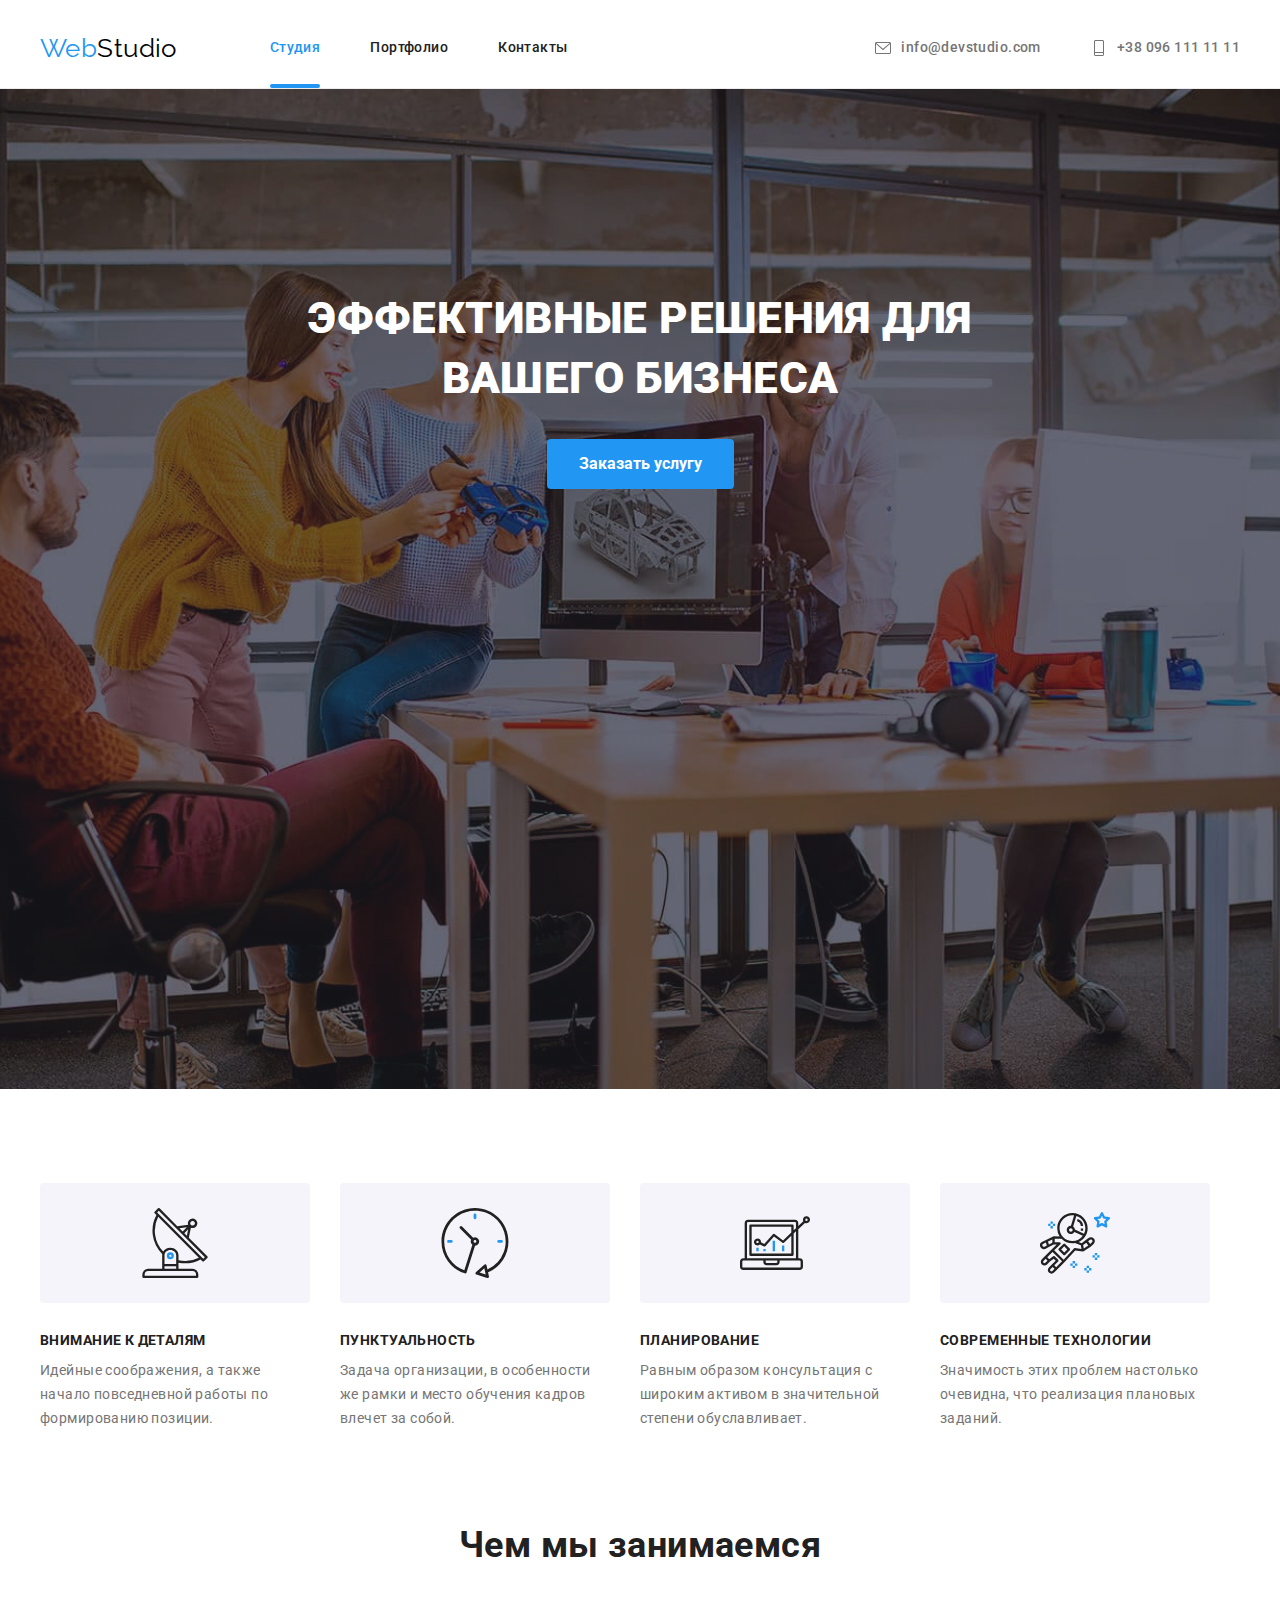
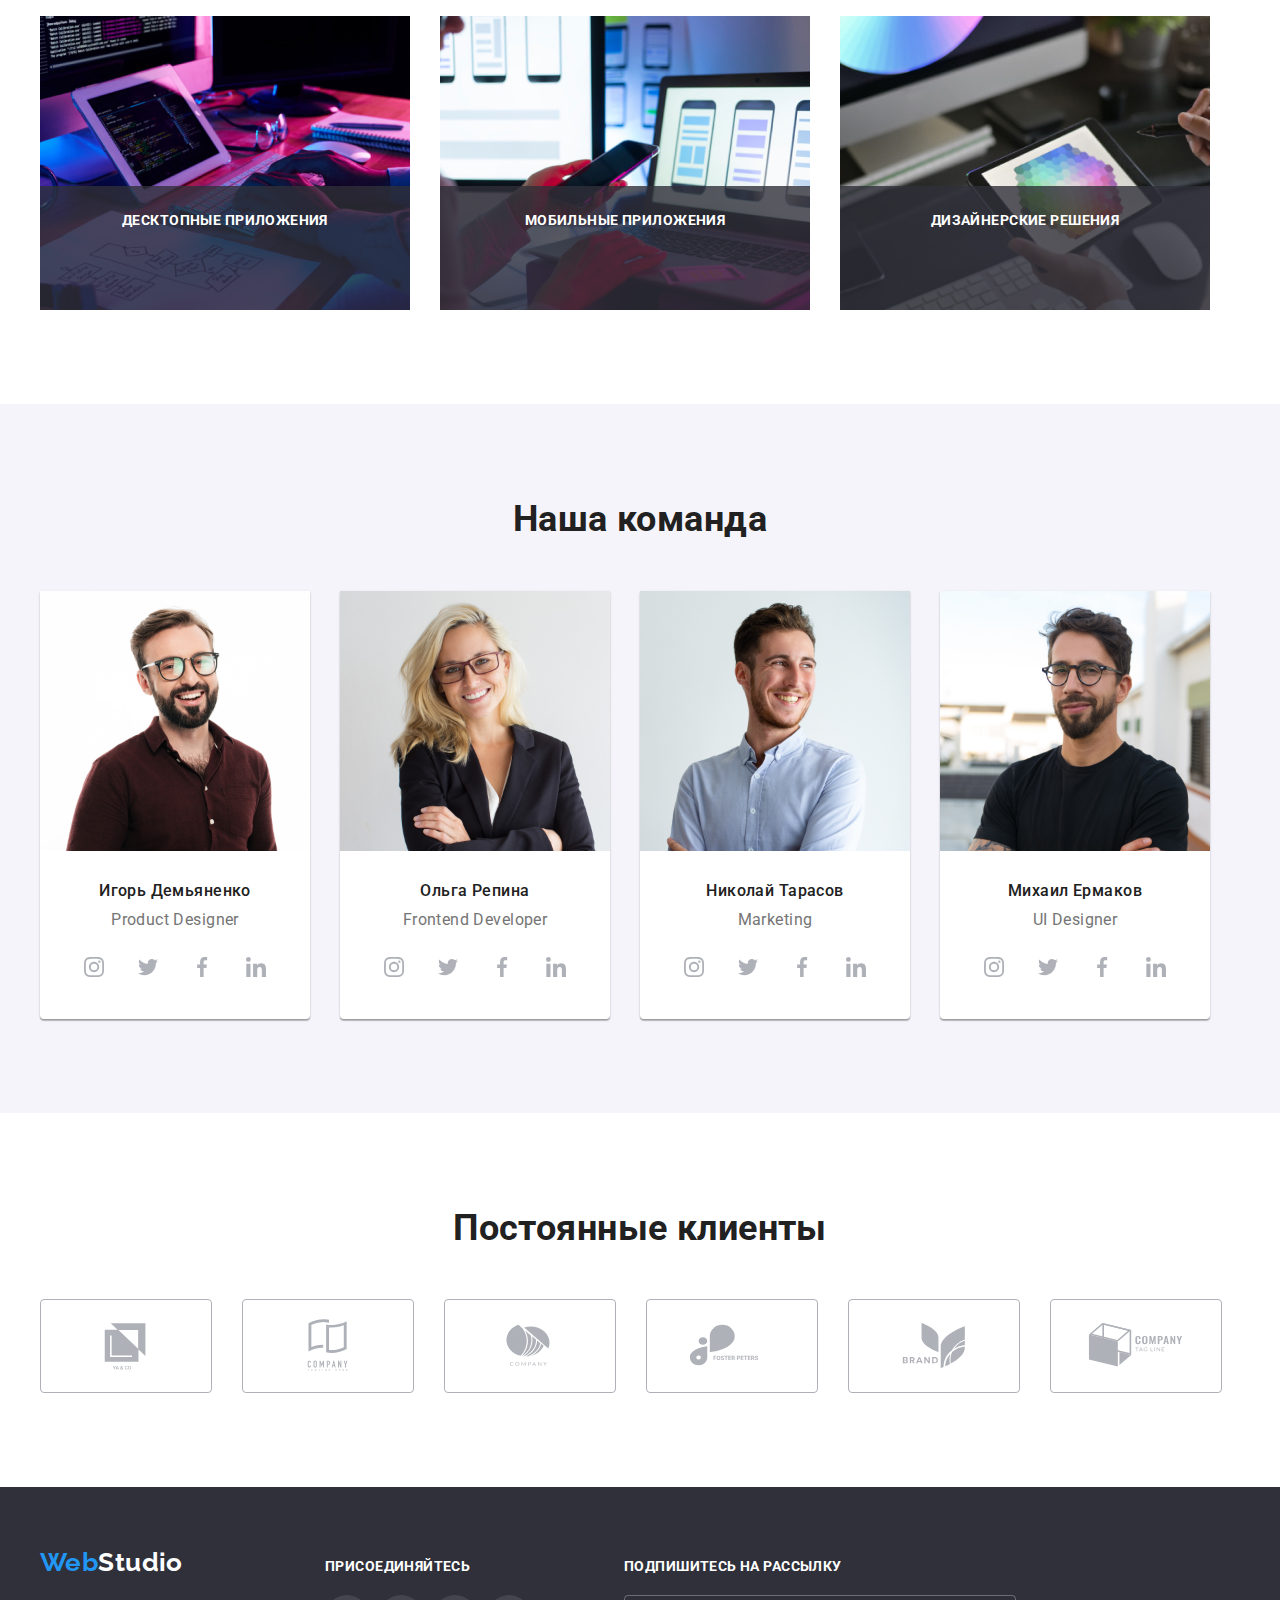
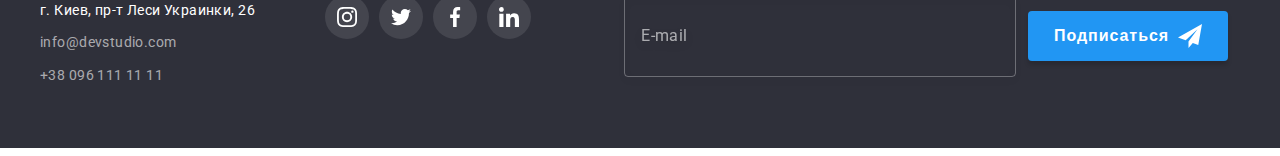
==== index.html @ f27cd748 "Initial commit" ====
<!DOCTYPE html>
<html lang="ru">

<head>
  <meta charset="UTF-8" />
  <meta http-equiv="X-UA-Compatible" content="IE=edge" />
  <meta name="viewport" content="width=device-width, initial-scale=1.0" />
  <title>Web studio</title>
  <link href="https://fonts.googleapis.com/css2?family=Raleway:wght@700&family=Roboto:wght@400;500;700;900&display=swap"
    rel="stylesheet" />
  <link rel="stylesheet" href="https://cdnjs.cloudflare.com/ajax/libs/modern-normalize/1.1.0/modern-normalize.min.css"
    integrity="sha512-wpPYUAdjBVSE4KJnH1VR1HeZfpl1ub8YT/NKx4PuQ5NmX2tKuGu6U/JRp5y+Y8XG2tV+wKQpNHVUX03MfMFn9Q=="
    crossorigin="anonymous" referrerpolicy="no-referrer" />
  <link rel="stylesheet" href="./css/styles.css" />
</head>

<body>
  <!-- Шапка сайту -->
  <header class="head">
    <div class="container header">
      <a href="./index.html" class="logo-primary"> <span class="logo-header">Web</span>Studio</a>

      <nav>
        <ul class="nav-list">
          <li class="nav-list-item">
            <a href="./index.html" class="nav-link current">Студия</a>
          </li>
          <li class="nav-list-item"><a href="./portfolio.html" class="nav-link">Портфолио</a></li>
          <li class="nav-list-item"><a href="" class="nav-link">Контакты</a></li>
        </ul>
      </nav>

      <ul class="contacts-list">
        <li class="contacts-list-item">
          <a href="mailto:info@devstudio.com" class="contacts-link">
            <svg class="mail-icon">
              <use href="./images/icons.svg#icon-mail"></use>
            </svg>info@devstudio.com</a>
        </li>
        <li class="contacts-list-item">
          <a href="tel:+380961111111" class="contacts-link">
            <svg class="telephone-icon">
              <use href="./images/icons.svg#icon-telephone"></use>
            </svg>+38 096 111 11 11</a>
        </li>
      </ul>
    </div>
  </header>

  <!-- Унікальний контент сторінки -->
  <main>
    <section class="section-hero section">
      <div class="container">
        <h1 class="hero-title">Эффективные решения для вашего бизнеса</h1>
        <button data-modal-open type="button" class="hero-btn">Заказать услугу</button>
      </div>
      <div data-modal class="backdrop is-hidden">
        <div class="modal">
          <p class="form-title">Оставьте свои данные, мы вам перезвоним</p>
          <form autocomplete="off">
            <label class="label" for="name">Имя</label>
            <div class="form-field">
              <input class="form-input" type="text" name="name" id="name" />
              <svg class="modal-icon">
                <use href="./images/icons.svg#icon-person"></use>
              </svg>
            </div>

            <label class="label" for="telephone">Телефон</label>
            <div class="form-field">
              <input class="form-input" type="tel" name="telephone" id="telephone" />
              <svg class="modal-icon">
                <use href="./images/icons.svg#icon-phone"></use>
              </svg>
            </div>

            <label class="label" for="mail">Почта</label>
            <div class="form-field">
              <input class="form-input" type="email" name="mail" id="mail" />
              <svg class="modal-icon">
                <use href="./images/icons.svg#icon-email"></use>
              </svg>
            </div>

            <label class="label" for="coment">Комментарий</label>
            <div>
              <textarea class="coment" name="coment" id="coment" placeholder="Введите текст"></textarea>
            </div>

            <label class="checkbox-agree" for="checkbox">
            <input class="checkbox" type="checkbox" name="agree" id="checkbox">
            <span class="checkbox-icon"></span>
            Соглашаюсь с рассылкой и принимаю &nbsp; <a href="" class="condition-link"> Условия договора</a></label>

            <button class="send-btn" type="submit">Отправить</button>
            
          </form>
          <button data-modal-close type="button" class="close-btn">
            <svg class="close-icon">
              <use href="./images/icons.svg#icon-close"></use>
            </svg>
          </button>
        </div>
      </div>
    </section>

    <!-- Переваги секція -->
    <section class="pros-section section">
      <div class="container">
        <ul class="pros-list">
          <li class="pros-list-item">
            <div class="pros-icon-container">
              <svg class="pros-icon">
                <use href="./images/icons.svg#icon-antenna"></use>
              </svg>
            </div>
            <h3 class="pros-title">Внимание к деталям</h3>
            <p class="pros-text">
              Идейные соображения, а также начало повседневной работы по формированию позиции.
            </p>
          </li>
          <li class="pros-list-item">
            <div class="pros-icon-container">
              <svg class="pros-icon">
                <use href="./images/icons.svg#icon-clock"></use>
              </svg>
            </div>
            <h3 class="pros-title">Пунктуальность</h3>
            <p class="pros-text">
              Задача организации, в особенности же рамки и место обучения кадров влечет за собой.
            </p>
          </li>
          <li class="pros-list-item">
            <div class="pros-icon-container">
              <svg class="pros-icon">
                <use href="./images/icons.svg#icon-diagram"></use>
              </svg>
            </div>
            <h3 class="pros-title">Планирование</h3>
            <p class="pros-text">
              Равным образом консультация с широким активом в значительной степени обуславливает.
            </p>
          </li>
          <li class="pros-list-item">
            <div class="pros-icon-container">
              <svg class="pros-icon">
                <use href="./images/icons.svg#icon-astronaut"></use>
              </svg>
            </div>
            <h3 class="pros-title">Современные технологии</h3>
            <p class="pros-text">
              Значимость этих проблем настолько очевидна, что реализация плановых заданий.
            </p>
          </li>
        </ul>
      </div>
    </section>

    <!-- Секція робіт -->
    <section class="work section">
      <div class="container">
        <h2 class="work-title">Чем мы занимаемся</h2>
        <ul class="work-list">
          <li class="work-list-item">
            <img src="./images/box_1.jpg" alt="computer,some_notes,tablet" width="370" class="work-link" />
            <p class="work-text">Десктопные приложения</p>
          </li>
          <li class="work-list-item">
            <img src="./images/box_2.jpg" alt="phone,laptop" width="370" class="work-link" />
            <p class="work-text">Мобильные приложения</p>
          </li>
          <li class="work-list-item">
            <img src="./images/box_3.jpg" alt="tablet" width="370" class="work-link" />
            <p class="work-text">Дизайнерские решения</p>
          </li>
        </ul>
      </div>
    </section>

    <!-- Наша команда -->
    <section class="team section">
      <div class="container">
        <h2 class="team-title">Наша команда</h2>
        <ul class="team-list">
          <li class="team-list-item">
            <img src="./images/img1.jpg" alt="photo_Игорь_Демьяненко" width="270" />
            <div class="team-container">
              <h3 class="staff-title">Игорь Демьяненко</h3>
              <p class="staff-position">Product Designer</p>
              <ul class="social-list">
                <li class="social-list-item">
                  <a class="social-link" href="">
                    <svg class="social-icon">
                      <use href="./images/icons.svg#icon-instagram"></use>
                    </svg>
                  </a>
                </li>
                <li class="social-list-item">
                  <a class="social-link" href="">
                    <svg class="social-icon">
                      <use href="./images/icons.svg#icon-twitter"></use>
                    </svg>
                  </a>
                </li>
                <li class="social-list-item">
                  <a class="social-link" href="">
                    <svg class="social-icon">
                      <use href="./images/icons.svg#icon-facebook"></use>
                    </svg>
                  </a>
                </li>
                <li class="social-list-item">
                  <a class="social-link" href="">
                    <svg class="social-icon">
                      <use href="./images/icons.svg#icon-linkedin"></use>
                    </svg>
                  </a>
                </li>
              </ul>
            </div>
          </li>
          <li class="team-list-item">
            <img src="./images/img2.jpg" alt="photo_Ольга_Репина" width="270" />
            <div class="team-container">
              <h3 class="staff-title">Ольга Репина</h3>
              <p class="staff-position">Frontend Developer</p>
              <ul class="social-list">
                <li class="social-list-item">
                  <a class="social-link" href="">
                    <svg class="social-icon">
                      <use href="./images/icons.svg#icon-instagram"></use>
                    </svg>
                  </a>
                </li>
                <li class="social-list-item">
                  <a class="social-link" href="">
                    <svg class="social-icon">
                      <use href="./images/icons.svg#icon-twitter"></use>
                    </svg>
                  </a>
                </li>
                <li class="social-list-item">
                  <a class="social-link" href="">
                    <svg class="social-icon">
                      <use href="./images/icons.svg#icon-facebook"></use>
                    </svg>
                  </a>
                </li>
                <li class="social-list-item">
                  <a class="social-link" href="">
                    <svg class="social-icon">
                      <use href="./images/icons.svg#icon-linkedin"></use>
                    </svg>
                  </a>
                </li>
              </ul>
            </div>
          </li>
          <li class="team-list-item">
            <img src="./images/img3.jpg" alt="photo_Николай_Тарасов" width="270" />
            <div class="team-container">
              <h3 class="staff-title">Николай Тарасов</h3>
              <p class="staff-position">Marketing</p>
              <ul class="social-list">
                <li class="social-list-item">
                  <a class="social-link" href="">
                    <svg class="social-icon">
                      <use href="./images/icons.svg#icon-instagram"></use>
                    </svg>
                  </a>
                </li>
                <li class="social-list-item">
                  <a class="social-link" href="">
                    <svg class="social-icon">
                      <use href="./images/icons.svg#icon-twitter"></use>
                    </svg>
                  </a>
                </li>
                <li class="social-list-item">
                  <a class="social-link" href="">
                    <svg class="social-icon">
                      <use href="./images/icons.svg#icon-facebook"></use>
                    </svg>
                  </a>
                </li>
                <li class="social-list-item">
                  <a class="social-link" href="">
                    <svg class="social-icon">
                      <use href="./images/icons.svg#icon-linkedin"></use>
                    </svg>
                  </a>
                </li>
              </ul>
            </div>
          </li>
          <li class="team-list-item">
            <img src="./images/img4.jpg" alt="photo_Михаил_Ермаков" width="270" />
            <div class="team-container">
              <h3 class="staff-title">Михаил Ермаков</h3>
              <p class="staff-position">UI Designer</p>
              <ul class="social-list">
                <li class="social-list-item">
                  <a class="social-link" href="">
                    <svg class="social-icon">
                      <use href="./images/icons.svg#icon-instagram"></use>
                    </svg>
                  </a>
                </li>
                <li class="social-list-item">
                  <a class="social-link" href="">
                    <svg class="social-icon">
                      <use href="./images/icons.svg#icon-twitter"></use>
                    </svg>
                  </a>
                </li>
                <li class="social-list-item">
                  <a class="social-link" href="">
                    <svg class="social-icon">
                      <use href="./images/icons.svg#icon-facebook"></use>
                    </svg>
                  </a>
                </li>
                <li class="social-list-item">
                  <a class="social-link" href="">
                    <svg class="social-icon">
                      <use href="./images/icons.svg#icon-linkedin"></use>
                    </svg>
                  </a>
                </li>
              </ul>
            </div>
          </li>
        </ul>
      </div>
    </section>

    <!-- Постійні клієнти -->
    <section class="clients-section">
      <div class="container">
        <h2 class="clients-title">Постоянные клиенты</h2>
        <ul class="clients-list">
          <li class="clients-list-item">
            <a href="" class="clients-link">
              <svg class="clients-icon">
                <use href="./images/icons.svg#icon-client1"></use>
              </svg>
            </a>
          </li>
          <li class="clients-list-item">
            <a href="" class="clients-link">
              <svg class="clients-icon">
                <use href="./images/icons.svg#icon-client2"></use>
              </svg>
            </a>
          </li>
          <li class="clients-list-item">
            <a href="" class="clients-link">
              <svg class="clients-icon">
                <use href="./images/icons.svg#icon-client3"></use>
              </svg>
            </a>
          </li>
          <li class="clients-list-item">
            <a href="" class="clients-link">
              <svg class="clients-icon">
                <use href="./images/icons.svg#icon-client4"></use>
              </svg>
            </a>
          </li>
          <li class="clients-list-item">
            <a href="" class="clients-link">
              <svg class="clients-icon">
                <use href="./images/icons.svg#icon-client5"></use>
              </svg>
            </a>
          </li>
          <li class="clients-list-item">
            <a href="" class="clients-link">
              <svg class="clients-icon">
                <use href="./images/icons.svg#icon-client6"></use>
              </svg>
            </a>
          </li>
        </ul>
      </div>
    </section>
  </main>

  <!-- Підвал сайту -->
  <footer class="footer">
    <div class="container footer-container">
      <div class="address-container">
        <a href="./index.html" class="logo-secondary"><span class="logo-header">Web</span>Studio</a>
        <address class="address">
          <ul class="contacts-footer">
            <li class="contacts-footer-item">
              <a href="" class="address-link">г. Киев, пр-т Леси Украинки, 26</a>
            </li>
            <li class="contacts-footer-item">
              <a href="mailto:info@devstudio.com" class="footer-link">info@devstudio.com</a>
            </li>
            <li class="contacts-footer-item">
              <a href="tel:+380961111111" class="footer-link">+38 096 111 11 11</a>
            </li>
          </ul>
        </address>
      </div>
      <div class="join-container">
        <h3 class="join-title">присоединяйтесь</h3>
        <ul class="join-list">
          <li class="join-list-item">
            <a href="" class="join-link">
              <svg class="join-icon">
                <use href="./images/icons.svg#icon-instagram"></use>
              </svg>
            </a>
          </li>
          <li class="join-list-item">
            <a href="" class="join-link">
              <svg class="join-icon">
                <use href="./images/icons.svg#icon-twitter"></use>
              </svg>
            </a>
          </li>
          <li class="join-list-item">
            <a href="" class="join-link">
              <svg class="join-icon">
                <use href="./images/icons.svg#icon-facebook"></use>
              </svg>
            </a>
          </li>
          <li class="join-list-item">
            <a href="" class="join-link">
              <svg class="join-icon">
                <use href="./images/icons.svg#icon-linkedin"></use>
              </svg>
            </a>
          </li>
        </ul>
      </div>
      <div class="footer-subscription">
        <p class="footer-label">Подпишитесь на рассылку</p>
        <form class="footer-form" autocomplete="off">
            <input class="footer-input" type="email" name="email" placeholder="E-mail" />
          <button class="footer-btn" type="submit">
            Подписаться
            <svg class="footer-icon">
              <use href="./images/icons.svg#icon-send"></use>
            </svg>
          </button>
        </form>
      </div>
    </div>
  </footer>
  <script src="./modal.js"></script>
</body>

</html>
---- css/styles.css ----
/* основний колір тексту #757575*/
/* колір заголовків #212121 */
/* другорядний колір заголовків #2196F3 */
/* колір герой #FFFFFF */

:root {
  --primary-color: #757575;
  --title-color: #212121;
  --secondary-title-color: #2196f3;
  --logo-color: #000000;
  --background-color: #2f303a;
  --hero-color: #ffffff;
}

body {
  margin-right: auto;
  margin-left: auto;
  background-color: var(--hero-color);
  color: var(--primary-color);
  font-family: Roboto, sans-serif;
  font-size: 14px;
  font-weight: 400;
  line-height: 1.7;
  letter-spacing: 0.03em;
}

li {
  list-style-type: none;
}

h1,
h2,
h3,
h4,
h5,
h6,
p,
ul {
  margin: 0;
  padding: 0;
}

.container {
  width: 1200px;
  margin-right: auto;
  margin-left: auto;
  padding-right: 15px;
  padding-left: 15px;
}

img {
  display: block;
}

/* Стилізація хедеру */
.head {
  border-bottom: 1px solid #ececec;
}

.header {
  display: flex;
  align-items: center;
}

.nav-list,
.contacts-list {
  margin: 0;
  padding: 0;
  display: flex;
}

.contacts-list {
  margin-left: auto;
}

.contacts-list-item:not(:last-child) {
  margin-right: 50px;
}

.nav-list-item:not(:last-child) {
  margin-right: 50px;
}

.contacts-link,
.nav-link {
  display: block;
  color: var(--primary-color);
  font-weight: 500;
  line-height: 1.14;
  text-decoration: none;
}

.mail-icon,
.telephone-icon {
  width: 16px;
  height: 16px;
  margin-right: 10px;
  fill: currentColor;
}

.contacts-link {
  display: flex;
  justify-content: center;
  align-items: center;
  padding-top: 32px;
  padding-bottom: 32px;

  transition: color 250ms cubic-bezier(0.4, 0, 0.2, 1);
}

.contacts-link:hover,
.contacts-link:focus {
  color: var(--secondary-title-color);
}

.nav-link {
  position: relative;
  display: block;
  color: var(--title-color);
  padding-top: 32px;
  padding-bottom: 32px;

  transition: color 250ms cubic-bezier(0.4, 0, 0.2, 1);
}

.nav-link:hover,
.nav-link:focus {
  color: var(--secondary-title-color);
}

.nav-link:active {
  color: var(--secondary-title-color);
}

.nav-link.current {
  color: var(--secondary-title-color);
}

.nav-link.current::after {
  content: '';
  position: absolute;
  left: 0;
  bottom: 0;
  display: block;
  width: 100%;
  height: 4px;
  background-color: #2196f3;
  border-radius: 2px;
}

.logo-primary {
  color: var(--logo-color);
  margin-right: 93px;
}
.logo-header {
  color: var(--secondary-title-color);
}
.logo,
.logo-primary {
  display: block;
  font-family: Raleway;
  font-size: 26px;
  line-height: 1.19;
  text-decoration: none;
}

/* Стилізація мейну */
.hero-title {
  max-width: 696px;
  margin-bottom: 30px;
  margin-right: auto;
  margin-left: auto;
  color: var(--hero-color);
  font-weight: 900;
  font-size: 44px;
  line-height: 1.36;
  text-align: center;
  text-transform: uppercase;
}

.section {
  padding-bottom: 94px;
}

.section-hero {
  padding-top: 200px;
  padding-bottom: 200px;
  margin-right: auto;
  margin-left: auto;
  max-width: 1600px;
  height: 600px;
  background-image: linear-gradient(to right, rgba(47, 48, 58, 0.4), rgba(47, 48, 58, 0.4)),
    url(../images/hero.jpg);
  background-size: cover;
  background-position: center;
}

.hero-btn {
  display: block;
  margin-right: auto;
  margin-left: auto;
  border-radius: 4px;
  padding: 10px 32px;
  border: 0;
  color: var(--hero-color);
  background-color: var(--secondary-title-color);
  font-family: Roboto;
  font-weight: 700;
  font-size: 16px;
  line-height: 1.88;
}

.hero-btn:hover,
.hero-btn:focus {
  cursor: pointer;
}

.backdrop {
  position: fixed;
  z-index: 999;
  top: 0;
  left: 0;
  width: 100%;
  height: 100%;
  background-color: rgba(0, 0, 0, 0.2);
  transform: scale(1);
  transition: transform 250ms cubic-bezier(0.4, 0, 0.2, 1),
  opacity 250ms cubic-bezier(0.4, 0, 0.2, 1);
}

.backdrop.is-hidden {
  opacity: 0;
  pointer-events: none;
  transform: scale(1.2);
  transition: 250ms cubic-bezier(0.4, 0, 0.2, 1);;
}

.modal {
  padding: 40px;
  width: 528px;
  height: 581px;
  background-color: var(--hero-color);
  position: absolute;
  top: 50%;
  left: 50%;
  transform: translate(-50%, -50%);
}

.close-btn {
  position: absolute;
  top: 8px;
  right: 8px;
  display: flex;
  justify-content: center;
  align-items: center;
  width: 30px;
  height: 30px;
  border-radius: 50%;
  border: 1px solid rgba(0, 0, 0, 0.1);
  background-color: var(--hero-color);
  cursor: pointer;
  transition: fill 250ms cubic-bezier(0.4, 0, 0.2, 1);
}

.close-icon {
  height: 100%;
}

.close-btn:hover,
.close-btn:focus {
  fill: var(--secondary-title-color);
}

.form-title {
  margin-bottom: 11px;
font-weight: 700;
font-size: 20px;
line-height: 1.15;
text-align: center;

color: var(--title-color)
}

.label {
  display: block;
  margin-bottom: 4px;
font-size: 12px;
line-height: 1.17;
letter-spacing: 0.01em;

color: var(--primary-color)
}

.form-field {
  position: relative;
}

.form-input {
  display: block;
  width: 448px;
height: 40px;
margin-bottom: 10px;
padding: 14px 15px;
padding-left: 42px;
border: 1px solid rgba(33, 33, 33, 0.2);
border-radius: 4px;
transition: border-color 250ms cubic-bezier(0.4, 0, 0.2, 1);
}

.form-input:hover,
.form-input:focus {
  border-color: var(--secondary-title-color);
  outline: none;
}

.form-input:focus + .modal-icon {
  fill: var(--secondary-title-color);
}

.modal-icon {
  position: absolute;
  top: 50%;
  left: 15px;
  width: 18px;
  height: 18px;
  transform: translateY(-50%);
  transition: fill 250ms cubic-bezier(0.4, 0, 0.2, 1);
}

.coment {
  display: block;
  margin-bottom: 20px;
  padding: 12px 16px;
  width: 448px;
  height: 120px;
  border: 1px solid rgba(33, 33, 33, 0.2);
border-radius: 4px;
resize: none;
transition: border-color 250ms cubic-bezier(0.4, 0, 0.2, 1);
}

.coment:hover,
.coment:focus {
  border-color: var(--secondary-title-color);
  outline: none;
}

.condition-link {
  color: var(--secondary-title-color);
  text-decoration: underline;
}

.checkbox-agree {
  display: flex;
  align-items: center;
  justify-content: center;
  margin-bottom: 30px;
line-height: 1.7;

color: var(--primary-color)
}

.checkbox {
  position: absolute;
  appearance: none;
}

.checkbox-icon {
  display: inline-block;
  margin-right: 7px;
  width: 16px;
  height: 15px;
  background-color: transparent;
  border: 1px solid var(--title-color);
  border-radius: 2px;
}

.checkbox:focus + .checkbox-icon {
  border: 2px solid var(--logo-color);
}

.checkbox:checked + .checkbox-icon {
  background-image: url(../images/checkbox.svg);
  background-size: contain;
  border-color: var(--secondary-title-color)
}

.send-btn {
  display: block;
padding: 10px 55px;
margin-right: auto;
margin-left: auto;
background-color: var(--secondary-title-color);
color: var(--hero-color);
font-weight: 700;
font-size: 16px;
line-height: 1.88;
text-align: center;
letter-spacing: 0.06em;
border: none;
box-shadow: 0px 4px 4px rgba(0, 0, 0, 0.15);
border-radius: 4px;
cursor: pointer;
}

.pros-list,
.work-list,
.team-list {
  display: flex;
}

.pros-section {
  padding-top: 94px;
}

.pros-list-item {
  width: 270px;
}

.pros-list-item:not(:last-child) {
  margin-right: 30px;
}

.pros-icon-container {
  width: 270px;
  height: 120px;
  display: flex;
  justify-content: center;
  align-items: center;
  margin-bottom: 30px;
  background-color: #f5f4fa;
  border-radius: 4px;
}

.pros-icon {
  width: 70px;
  height: 70px;
}

.pros-title {
  margin-bottom: 10px;
  color: var(--title-color);
  font-size: 14px;
  font-weight: 700;
  line-height: 1.14;
  text-transform: uppercase;
}

.work-list-item:not(:last-child) {
  margin-right: 30px;
}

.work-list-item {
  position: relative;
}


.work-title,
.team-title {
  margin-bottom: 50px;
  color: var(--title-color);
  font-size: 36px;
  line-height: 1.17;
  text-align: center;
}

.work-text {
  position: absolute;
  left: 0;
  bottom: 0;
  width: 100%;
  height: 70px;
  padding-top: 27px;
  padding-bottom: 27px;

  font-weight: 700;
  line-height: 1.14;
  text-align: center;
  text-transform: uppercase;

  color: var(--hero-color);
  background: rgba(47, 48, 58, 0.8);
}


/* Наша команда */

.team {
  padding-top: 94px;
  padding-bottom: 94px;
  background-color: #f5f4fa;
}

.team-list-item {
  border-bottom-right-radius: 4px;
  border-bottom-left-radius: 4px;
  box-shadow: 0px 1px 3px rgba(0, 0, 0, 0.12), 0px 1px 1px rgba(0, 0, 0, 0.14),
    0px 2px 1px rgba(0, 0, 0, 0.2);
  background-color: var(--hero-color);
  text-align: center;
}

.team-list-item:not(:last-child) {
  margin-right: 30px;
}

.team-container {
  padding-top: 30px;
  padding-right: 32px;
  padding-bottom: 30px;
  padding-left: 32px;
}

.staff-title {
  margin-bottom: 10px;
  color: var(--title-color);
  font-size: 16px;
  font-weight: 500;
  line-height: 1.19;
}

.staff-position {
  margin-bottom: 16px;
  font-size: 16px;
  line-height: 1.19;
}

.social-list {
  display: flex;
}

.social-list-item:not(:last-child) {
  margin-right: 10px;
}

.social-link {
  display: flex;
  justify-content: center;
  align-items: center;
  width: 44px;
  height: 44px;
  border-radius: 50%;

  transition: background-color 250ms cubic-bezier(0.4, 0, 0.2, 1);
}

.social-icon {
  width: 20px;
  height: 20px;
  fill: #afb1b8;

  transition: fill 250ms cubic-bezier(0.4, 0, 0.2, 1);
}

.social-link:hover,
.social-link:focus {
  background-color: var(--secondary-title-color);
  border-radius: 50%;
}

.social-link:hover .social-icon,
.social-link:focus .social-icon {
  fill: var(--hero-color);
}

/* Постійні клієнти */

.clients-section {
  padding-top: 94px;
  padding-bottom: 94px;
}

.clients-title {
  margin-bottom: 50px;
  font-weight: 700;
  font-size: 36px;
  line-height: 1.17;
  text-align: center;

  color: var(--title-color);
}

.clients-list {
  display: flex;
}

.clients-list-item:not(:last-child) {
  margin-right: 30px;
}

.clients-link {
  display: flex;
  justify-content: center;
  align-items: center;
  width: 170px;
  height: 92px;
  border: 1px solid #afb1b8;
  border-radius: 4px;

  transition: border 250ms cubic-bezier(0.4, 0, 0.2, 1);
}

.clients-link:hover,
.clients-link:focus {
  border: 1px solid var(--secondary-title-color);
}

.clients-icon {
  width: 106px;
  height: 60px;
  fill: #afb1b8;

  transition: fill 250ms cubic-bezier(0.4, 0, 0.2, 1);
}

.clients-icon:hover,
.clients-icon:focus {
  fill: var(--secondary-title-color);
}

.clients-link:hover .clients-icon,
.clients-link:focus .clients-icon {
  fill: var(--secondary-title-color);
}

/* Футер */

.footer {
  padding-top: 60px;
  padding-bottom: 60px;
}

.logo,
.logo-secondary {
  font-family: Raleway;
  font-size: 26px;
  font-weight: 700;
  line-height: 1.19;
  text-decoration: none;
  background-color: #2f303a;
}

.logo-secondary {
  color: var(--hero-color);
}

.footer,
.section-hero {
  background-color: var(--background-color);
}

.address {
  margin-top: 20px;
  font-style: normal;
}

.address-link {
  color: var(--hero-color);
  text-decoration: none;
}

.contacts-footer-item:not(:last-child) {
  margin-bottom: 9px;
}

.footer-link {
  color: #ffffff99;
  text-decoration: none;
}

.address-container {
  margin-right: 70px;
}

.footer-container {
  display: flex;
  align-items: baseline;
}

.join-title {
  margin-bottom: 20px;
  font-size: 14px;
  font-weight: 700;
  line-height: 1.14;
  text-transform: uppercase;

  color: var(--hero-color);
}

.join-list {
  display: flex;
}

.join-list-item:not(:last-child) {
  margin-right: 10px;
}

.join-link {
  display: flex;
  justify-content: center;
  align-items: center;
  width: 44px;
  height: 44px;
  border-radius: 50%;
  background-color: rgba(255, 255, 255, 0.1);

  transition: background-color 250ms cubic-bezier(0.4, 0, 0.2, 1);
}

.join-icon {
  width: 20px;
  height: 20px;
  fill: var(--hero-color);
}

.join-link:hover,
.join-link:focus {
  background-color: var(--secondary-title-color);
}

.footer-subscription {
  margin-left: 93px;
}

.footer-form {
display: flex;
justify-content: center;
align-items: center;
}

.footer-label {
  display: block;
  margin-bottom: 20px;

font-weight: 700;
line-height: 1.14;
text-transform: uppercase;

color: var(--hero-color)
}

.footer-input {
  padding: 15px 16px;
  margin-right: 12px;
  width: 358px;
height: 50px;
  border: 1px solid rgba(255, 255, 255, 0.3);
filter: drop-shadow(0px 4px 4px rgba(0, 0, 0, 0.15));
border-radius: 4px;
background-color: transparent;

font-size: 16px;
font-family: Roboto;
line-height: 1.25;
color: var(--hero-color);
}

.footer-input::placeholder {
font-size: 16px;
line-height: 1.25;

display: flex;
align-items: center;
letter-spacing: 0.03em;

color: rgba(255, 255, 255, 0.6);
}

.footer-btn {
  display: flex;
  justify-content: center;
  align-items: center;
width: 200px;
height: 50px;
padding-top: 10px;
padding-bottom: 10px;

background-color: var(--secondary-title-color);
border-color: transparent;
box-shadow: 0px 4px 4px rgba(0, 0, 0, 0.15);
border-radius: 4px;

font-weight: 700;
font-size: 16px;
line-height: 1.88;
letter-spacing: 0.06em;

color: var(--hero-color);

cursor: pointer;
}

.footer-icon {
  width: 24px;
  height: 24px;
  margin-left: 9px;
}

/* Стилізація порфоліо */

.body-portfolio {
  margin-right: auto;
  margin-left: auto;
}

.portfolio-section {
  padding-top: 94px;
  padding-bottom: 94px;
}

.btn-list {
  display: flex;
  justify-content: center;
  margin-bottom: 50px;
}

.portfolio-btn {
  padding: 6px 22px;
  border-radius: 4px;
  border-color: transparent;
  cursor: pointer;
  background-color: #f5f4fa;
  color: var(--title-color);
  font-family: Roboto;
  font-size: 16px;
  font-weight: 500;
  line-height: 1.6;
  letter-spacing: 0.03em;

  transition: background-color 250ms cubic-bezier(0.4, 0, 0.2, 1),
    color 250ms cubic-bezier(0.4, 0, 0.2, 1), box-shadow 250ms cubic-bezier(0.4, 0, 0.2, 1);
}

.btn-list-item:not(:last-child) {
  margin-right: 8px;
}

.portfolio-btn:hover,
.portfolio-btn:focus {
  background-color: var(--secondary-title-color);
  color: var(--hero-color);
  box-shadow: 0px 3px 1px rgba(0, 0, 0, 0.1), 0px 1px 2px rgba(0, 0, 0, 0.08),
    0px 2px 2px rgba(0, 0, 0, 0.12);
}

.portfolio-list {
  display: flex;
  flex-wrap: wrap;
  gap: 30px;
}

.thumb {
  position: relative;
  overflow: hidden;
}

.overlay {
  position: absolute;
  left: 0;
  top: 0;
  padding: 63px 24px;
  width: 100%;
  font-size: 18px;
  line-height: 1.56;

  color: #ffffff;
  background-color: rgba(33, 150, 243, 0.9);
  transform: translateY(100%);
  transition: transform 250ms cubic-bezier(0.4, 0, 0.2, 1);
}



.portfolio-title {
  color: var(--title-color);
  font-size: 18px;
  line-height: 2;
  letter-spacing: 0.06em;
}

.portfolio-text {
  margin-top: 4px;
  color: var(--primary-color);
  font-size: 16px;
  line-height: 1.88;
}

.portfolio-container {
  padding-top: 20px;
  padding-right: 24px;
  padding-bottom: 20px;
  padding-left: 24px;
  border-bottom: 1px solid #eeeeee;
  border-right: 1px solid #eeeeee;
  border-left: 1px solid #eeeeee;
}

.portfolio-link {
  display: block;
  text-decoration: none;

  transition: box-shadow 250ms cubic-bezier(0.4, 0, 0.2, 1);
}

.portfolio-link:hover,
.portfolio-link:focus {
  box-shadow: 0px 1px 1px rgba(0, 0, 0, 0.12), 0px 4px 4px rgba(0, 0, 0, 0.06),
    1px 4px 6px rgba(0, 0, 0, 0.16);
}

.portfolio-link:hover .overlay,
.portfolio-link:focus .overlay{
  transform: translateY(0);
}
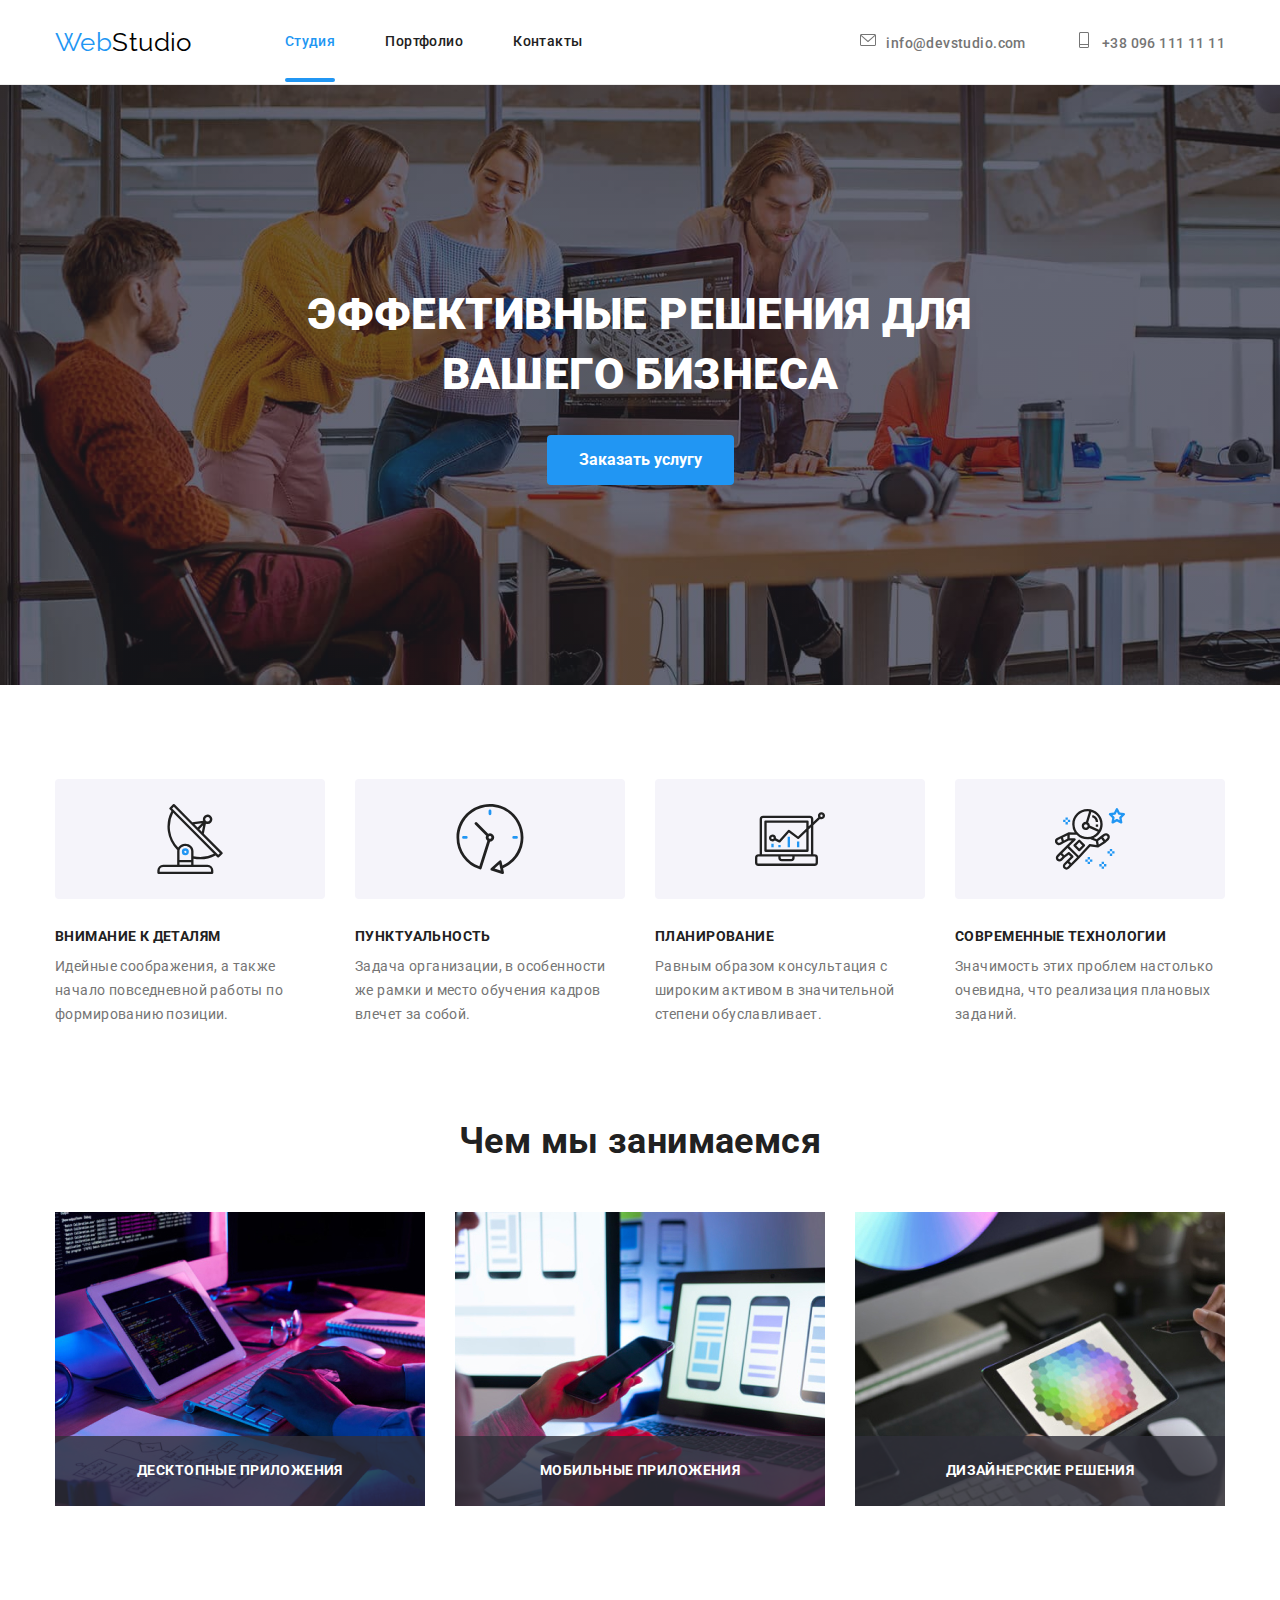
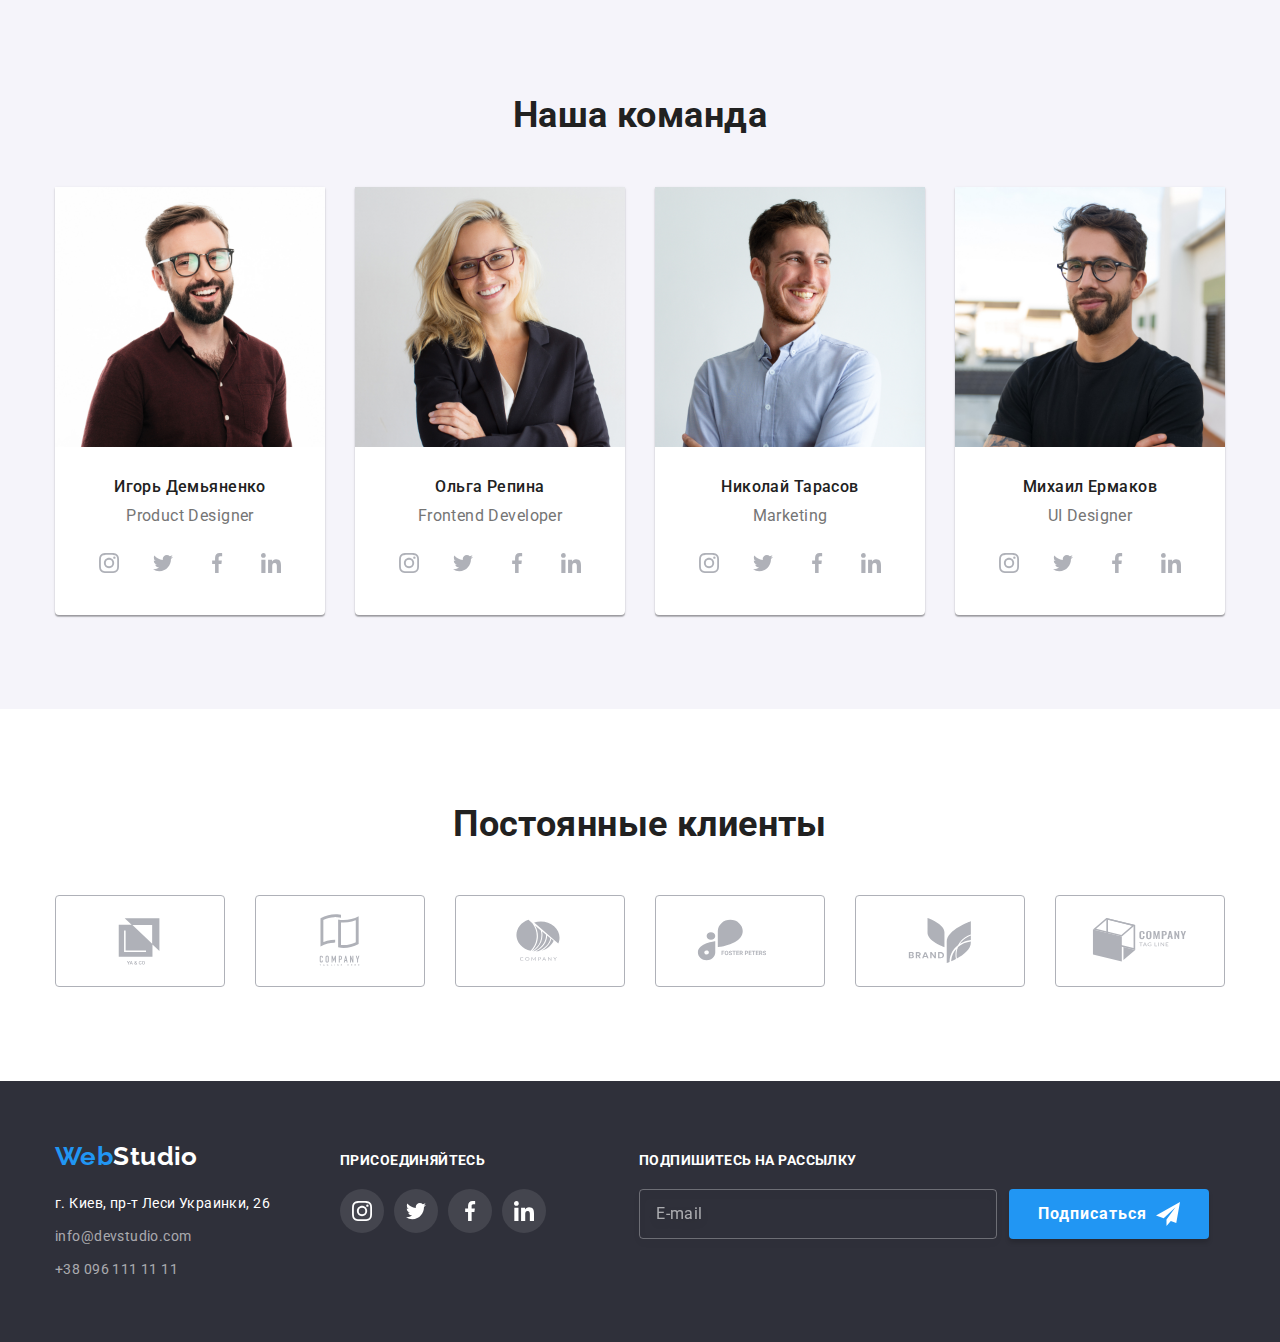
==== commit 4d371286: "ДЗ 7" ====
--- a/index.html
+++ b/index.html
@@ -2,52 +2,58 @@
 <html lang="ru">
 
 <head>
-  <meta charset="UTF-8" />
-  <meta http-equiv="X-UA-Compatible" content="IE=edge" />
-  <meta name="viewport" content="width=device-width, initial-scale=1.0" />
-  <title>Web studio</title>
-  <link href="https://fonts.googleapis.com/css2?family=Raleway:wght@700&family=Roboto:wght@400;500;700;900&display=swap"
+    <meta charset="UTF-8" />
+    <meta http-equiv="X-UA-Compatible" content="IE=edge" />
+    <meta name="viewport" content="width=device-width, initial-scale=1.0" />
+    <title>Document</title>
+    <link href="https://fonts.googleapis.com/css2?family=Raleway:wght@700&family=Roboto:wght@400;500;700;900&display=swap"
     rel="stylesheet" />
-  <link rel="stylesheet" href="https://cdnjs.cloudflare.com/ajax/libs/modern-normalize/1.1.0/modern-normalize.min.css"
-    integrity="sha512-wpPYUAdjBVSE4KJnH1VR1HeZfpl1ub8YT/NKx4PuQ5NmX2tKuGu6U/JRp5y+Y8XG2tV+wKQpNHVUX03MfMFn9Q=="
-    crossorigin="anonymous" referrerpolicy="no-referrer" />
-  <link rel="stylesheet" href="./css/styles.css" />
+    <link rel="stylesheet" href="./css/main.css">
 </head>
 
 <body>
-  <!-- Шапка сайту -->
-  <header class="head">
-    <div class="container header">
-      <a href="./index.html" class="logo-primary"> <span class="logo-header">Web</span>Studio</a>
-
-      <nav>
-        <ul class="nav-list">
-          <li class="nav-list-item">
-            <a href="./index.html" class="nav-link current">Студия</a>
-          </li>
-          <li class="nav-list-item"><a href="./portfolio.html" class="nav-link">Портфолио</a></li>
-          <li class="nav-list-item"><a href="" class="nav-link">Контакты</a></li>
-        </ul>
-      </nav>
-
-      <ul class="contacts-list">
-        <li class="contacts-list-item">
-          <a href="mailto:info@devstudio.com" class="contacts-link">
-            <svg class="mail-icon">
-              <use href="./images/icons.svg#icon-mail"></use>
-            </svg>info@devstudio.com</a>
-        </li>
-        <li class="contacts-list-item">
-          <a href="tel:+380961111111" class="contacts-link">
-            <svg class="telephone-icon">
-              <use href="./images/icons.svg#icon-telephone"></use>
-            </svg>+38 096 111 11 11</a>
-        </li>
-      </ul>
-    </div>
-  </header>
-
-  <!-- Унікальний контент сторінки -->
+
+    <!--Шапка сайту  -->
+
+    <header class="head">
+        <div class="container header">
+            <a href="./index.html" class="logo-primary">
+                <span class="logo-header">Web</span>Studio</a>
+
+            <nav>
+                <ul class="nav-list">
+                    <li class="nav-list__item">
+                        <a href="./index.html" class="nav__link nav__link--current">Студия</a>
+                    </li>
+                    <li class="nav-list__item">
+                        <a href="./portfolio.html" class="nav__link">Портфолио</a>
+                    </li>
+                    <li class="nav-list__item">
+                        <a href="" class="nav__link">Контакты</a>
+                    </li>
+                </ul>
+            </nav>
+
+            <ul class="contacts-list">
+                <li class="contacts-list__item">
+                    <a href="mailto:info@devstudio.com" class="contacts__link">
+                        <svg class="mail-icon">
+                            <use href="./images/icons.svg#icon-mail"></use>
+                        </svg>info@devstudio.com</a>
+                </li>
+                <li class="contacts-list__item">
+                    <a href="tel:+380961111111" class="contacts__link">
+                        <svg class="telephone-icon">
+                            <use href="./images/icons.svg#icon-telephone"></use>
+                        </svg>+38 096 111 11 11</a>
+                </li>
+            </ul>
+        </div>
+    </header>
+
+
+     <!-- Унікальний контент сторінки -->
+
   <main>
     <section class="section-hero section">
       <div class="container">
@@ -61,7 +67,7 @@
             <label class="label" for="name">Имя</label>
             <div class="form-field">
               <input class="form-input" type="text" name="name" id="name" />
-              <svg class="modal-icon">
+              <svg class="form-icon">
                 <use href="./images/icons.svg#icon-person"></use>
               </svg>
             </div>
@@ -69,7 +75,7 @@
             <label class="label" for="telephone">Телефон</label>
             <div class="form-field">
               <input class="form-input" type="tel" name="telephone" id="telephone" />
-              <svg class="modal-icon">
+              <svg class="form-icon">
                 <use href="./images/icons.svg#icon-phone"></use>
               </svg>
             </div>
@@ -77,7 +83,7 @@
             <label class="label" for="mail">Почта</label>
             <div class="form-field">
               <input class="form-input" type="email" name="mail" id="mail" />
-              <svg class="modal-icon">
+              <svg class="form-icon">
                 <use href="./images/icons.svg#icon-email"></use>
               </svg>
             </div>
@@ -96,7 +102,7 @@
             
           </form>
           <button data-modal-close type="button" class="close-btn">
-            <svg class="close-icon">
+            <svg class="close-btn__icon">
               <use href="./images/icons.svg#icon-close"></use>
             </svg>
           </button>
@@ -108,8 +114,8 @@
     <section class="pros-section section">
       <div class="container">
         <ul class="pros-list">
-          <li class="pros-list-item">
-            <div class="pros-icon-container">
+          <li class="pros-list__item">
+            <div class="pros">
               <svg class="pros-icon">
                 <use href="./images/icons.svg#icon-antenna"></use>
               </svg>
@@ -119,8 +125,8 @@
               Идейные соображения, а также начало повседневной работы по формированию позиции.
             </p>
           </li>
-          <li class="pros-list-item">
-            <div class="pros-icon-container">
+          <li class="pros-list__item">
+            <div class="pros">
               <svg class="pros-icon">
                 <use href="./images/icons.svg#icon-clock"></use>
               </svg>
@@ -130,8 +136,8 @@
               Задача организации, в особенности же рамки и место обучения кадров влечет за собой.
             </p>
           </li>
-          <li class="pros-list-item">
-            <div class="pros-icon-container">
+          <li class="pros-list__item">
+            <div class="pros">
               <svg class="pros-icon">
                 <use href="./images/icons.svg#icon-diagram"></use>
               </svg>
@@ -141,8 +147,8 @@
               Равным образом консультация с широким активом в значительной степени обуславливает.
             </p>
           </li>
-          <li class="pros-list-item">
-            <div class="pros-icon-container">
+          <li class="pros-list__item">
+            <div class="pros">
               <svg class="pros-icon">
                 <use href="./images/icons.svg#icon-astronaut"></use>
               </svg>
@@ -161,55 +167,55 @@
       <div class="container">
         <h2 class="work-title">Чем мы занимаемся</h2>
         <ul class="work-list">
-          <li class="work-list-item">
+          <li class="work-list__item">
             <img src="./images/box_1.jpg" alt="computer,some_notes,tablet" width="370" class="work-link" />
-            <p class="work-text">Десктопные приложения</p>
-          </li>
-          <li class="work-list-item">
+            <p class="work-list__text">Десктопные приложения</p>
+          </li>
+          <li class="work-list__item">
             <img src="./images/box_2.jpg" alt="phone,laptop" width="370" class="work-link" />
-            <p class="work-text">Мобильные приложения</p>
-          </li>
-          <li class="work-list-item">
+            <p class="work-list__text">Мобильные приложения</p>
+          </li>
+          <li class="work-list__item">
             <img src="./images/box_3.jpg" alt="tablet" width="370" class="work-link" />
-            <p class="work-text">Дизайнерские решения</p>
+            <p class="work-list__text">Дизайнерские решения</p>
           </li>
         </ul>
       </div>
     </section>
 
     <!-- Наша команда -->
-    <section class="team section">
+    <section class="team-section section">
       <div class="container">
         <h2 class="team-title">Наша команда</h2>
         <ul class="team-list">
-          <li class="team-list-item">
+          <li class="team-list__item">
             <img src="./images/img1.jpg" alt="photo_Игорь_Демьяненко" width="270" />
             <div class="team-container">
-              <h3 class="staff-title">Игорь Демьяненко</h3>
-              <p class="staff-position">Product Designer</p>
+              <h3 class="team-list__title">Игорь Демьяненко</h3>
+              <p class="team-list__position">Product Designer</p>
               <ul class="social-list">
-                <li class="social-list-item">
+                <li class="social-list__item">
                   <a class="social-link" href="">
                     <svg class="social-icon">
                       <use href="./images/icons.svg#icon-instagram"></use>
                     </svg>
                   </a>
                 </li>
-                <li class="social-list-item">
+                <li class="social-list__item">
                   <a class="social-link" href="">
                     <svg class="social-icon">
                       <use href="./images/icons.svg#icon-twitter"></use>
                     </svg>
                   </a>
                 </li>
-                <li class="social-list-item">
+                <li class="social-list__item">
                   <a class="social-link" href="">
                     <svg class="social-icon">
                       <use href="./images/icons.svg#icon-facebook"></use>
                     </svg>
                   </a>
                 </li>
-                <li class="social-list-item">
+                <li class="social-list__item">
                   <a class="social-link" href="">
                     <svg class="social-icon">
                       <use href="./images/icons.svg#icon-linkedin"></use>
@@ -219,34 +225,34 @@
               </ul>
             </div>
           </li>
-          <li class="team-list-item">
+          <li class="team-list__item">
             <img src="./images/img2.jpg" alt="photo_Ольга_Репина" width="270" />
             <div class="team-container">
-              <h3 class="staff-title">Ольга Репина</h3>
-              <p class="staff-position">Frontend Developer</p>
+              <h3 class="team-list__title">Ольга Репина</h3>
+              <p class="team-list__position">Frontend Developer</p>
               <ul class="social-list">
-                <li class="social-list-item">
+                <li class="social-list__item">
                   <a class="social-link" href="">
                     <svg class="social-icon">
                       <use href="./images/icons.svg#icon-instagram"></use>
                     </svg>
                   </a>
                 </li>
-                <li class="social-list-item">
+                <li class="social-list__item">
                   <a class="social-link" href="">
                     <svg class="social-icon">
                       <use href="./images/icons.svg#icon-twitter"></use>
                     </svg>
                   </a>
                 </li>
-                <li class="social-list-item">
+                <li class="social-list__item">
                   <a class="social-link" href="">
                     <svg class="social-icon">
                       <use href="./images/icons.svg#icon-facebook"></use>
                     </svg>
                   </a>
                 </li>
-                <li class="social-list-item">
+                <li class="social-list__item">
                   <a class="social-link" href="">
                     <svg class="social-icon">
                       <use href="./images/icons.svg#icon-linkedin"></use>
@@ -256,34 +262,34 @@
               </ul>
             </div>
           </li>
-          <li class="team-list-item">
+          <li class="team-list__item">
             <img src="./images/img3.jpg" alt="photo_Николай_Тарасов" width="270" />
             <div class="team-container">
-              <h3 class="staff-title">Николай Тарасов</h3>
-              <p class="staff-position">Marketing</p>
+              <h3 class="team-list__title">Николай Тарасов</h3>
+              <p class="team-list__position">Marketing</p>
               <ul class="social-list">
-                <li class="social-list-item">
+                <li class="social-list__item">
                   <a class="social-link" href="">
                     <svg class="social-icon">
                       <use href="./images/icons.svg#icon-instagram"></use>
                     </svg>
                   </a>
                 </li>
-                <li class="social-list-item">
+                <li class="social-list__item">
                   <a class="social-link" href="">
                     <svg class="social-icon">
                       <use href="./images/icons.svg#icon-twitter"></use>
                     </svg>
                   </a>
                 </li>
-                <li class="social-list-item">
+                <li class="social-list__item">
                   <a class="social-link" href="">
                     <svg class="social-icon">
                       <use href="./images/icons.svg#icon-facebook"></use>
                     </svg>
                   </a>
                 </li>
-                <li class="social-list-item">
+                <li class="social-list__item">
                   <a class="social-link" href="">
                     <svg class="social-icon">
                       <use href="./images/icons.svg#icon-linkedin"></use>
@@ -293,34 +299,34 @@
               </ul>
             </div>
           </li>
-          <li class="team-list-item">
+          <li class="team-list__item">
             <img src="./images/img4.jpg" alt="photo_Михаил_Ермаков" width="270" />
             <div class="team-container">
-              <h3 class="staff-title">Михаил Ермаков</h3>
-              <p class="staff-position">UI Designer</p>
+              <h3 class="team-list__title">Михаил Ермаков</h3>
+              <p class="team-list__position">UI Designer</p>
               <ul class="social-list">
-                <li class="social-list-item">
+                <li class="social-list__item">
                   <a class="social-link" href="">
                     <svg class="social-icon">
                       <use href="./images/icons.svg#icon-instagram"></use>
                     </svg>
                   </a>
                 </li>
-                <li class="social-list-item">
+                <li class="social-list__item">
                   <a class="social-link" href="">
                     <svg class="social-icon">
                       <use href="./images/icons.svg#icon-twitter"></use>
                     </svg>
                   </a>
                 </li>
-                <li class="social-list-item">
+                <li class="social-list__item">
                   <a class="social-link" href="">
                     <svg class="social-icon">
                       <use href="./images/icons.svg#icon-facebook"></use>
                     </svg>
                   </a>
                 </li>
-                <li class="social-list-item">
+                <li class="social-list__item">
                   <a class="social-link" href="">
                     <svg class="social-icon">
                       <use href="./images/icons.svg#icon-linkedin"></use>
@@ -339,42 +345,42 @@
       <div class="container">
         <h2 class="clients-title">Постоянные клиенты</h2>
         <ul class="clients-list">
-          <li class="clients-list-item">
+          <li class="clients-list__item">
             <a href="" class="clients-link">
               <svg class="clients-icon">
                 <use href="./images/icons.svg#icon-client1"></use>
               </svg>
             </a>
           </li>
-          <li class="clients-list-item">
+          <li class="clients-list__item">
             <a href="" class="clients-link">
               <svg class="clients-icon">
                 <use href="./images/icons.svg#icon-client2"></use>
               </svg>
             </a>
           </li>
-          <li class="clients-list-item">
+          <li class="clients-list__item">
             <a href="" class="clients-link">
               <svg class="clients-icon">
                 <use href="./images/icons.svg#icon-client3"></use>
               </svg>
             </a>
           </li>
-          <li class="clients-list-item">
+          <li class="clients-list__item">
             <a href="" class="clients-link">
               <svg class="clients-icon">
                 <use href="./images/icons.svg#icon-client4"></use>
               </svg>
             </a>
           </li>
-          <li class="clients-list-item">
+          <li class="clients-list__item">
             <a href="" class="clients-link">
               <svg class="clients-icon">
                 <use href="./images/icons.svg#icon-client5"></use>
               </svg>
             </a>
           </li>
-          <li class="clients-list-item">
+          <li class="clients-list__item">
             <a href="" class="clients-link">
               <svg class="clients-icon">
                 <use href="./images/icons.svg#icon-client6"></use>
@@ -393,14 +399,14 @@
         <a href="./index.html" class="logo-secondary"><span class="logo-header">Web</span>Studio</a>
         <address class="address">
           <ul class="contacts-footer">
-            <li class="contacts-footer-item">
+            <li class="contacts-footer__item">
               <a href="" class="address-link">г. Киев, пр-т Леси Украинки, 26</a>
             </li>
-            <li class="contacts-footer-item">
-              <a href="mailto:info@devstudio.com" class="footer-link">info@devstudio.com</a>
+            <li class="contacts-footer__item">
+              <a href="mailto:info@devstudio.com" class="contacts-footer__link">info@devstudio.com</a>
             </li>
-            <li class="contacts-footer-item">
-              <a href="tel:+380961111111" class="footer-link">+38 096 111 11 11</a>
+            <li class="contacts-footer__item">
+              <a href="tel:+380961111111" class="contacts-footer__link">+38 096 111 11 11</a>
             </li>
           </ul>
         </address>
@@ -408,30 +414,30 @@
       <div class="join-container">
         <h3 class="join-title">присоединяйтесь</h3>
         <ul class="join-list">
-          <li class="join-list-item">
-            <a href="" class="join-link">
-              <svg class="join-icon">
+          <li class="join-list__item">
+            <a href="" class="join-list__link">
+              <svg class="join-list__icon">
                 <use href="./images/icons.svg#icon-instagram"></use>
               </svg>
             </a>
           </li>
-          <li class="join-list-item">
-            <a href="" class="join-link">
-              <svg class="join-icon">
+          <li class="join-list__item">
+            <a href="" class="join-list__link">
+              <svg class="join-list__icon">
                 <use href="./images/icons.svg#icon-twitter"></use>
               </svg>
             </a>
           </li>
-          <li class="join-list-item">
-            <a href="" class="join-link">
-              <svg class="join-icon">
+          <li class="join-list__item">
+            <a href="" class="join-list__link">
+              <svg class="join-list__icon">
                 <use href="./images/icons.svg#icon-facebook"></use>
               </svg>
             </a>
           </li>
-          <li class="join-list-item">
-            <a href="" class="join-link">
-              <svg class="join-icon">
+          <li class="join-list__item">
+            <a href="" class="join-list__link">
+              <svg class="join-list__icon">
                 <use href="./images/icons.svg#icon-linkedin"></use>
               </svg>
             </a>
@@ -444,7 +450,7 @@
             <input class="footer-input" type="email" name="email" placeholder="E-mail" />
           <button class="footer-btn" type="submit">
             Подписаться
-            <svg class="footer-icon">
+            <svg class="footer-btn__icon">
               <use href="./images/icons.svg#icon-send"></use>
             </svg>
           </button>
--- a/css/main.css
+++ b/css/main.css
@@ -0,0 +1,1193 @@
+/**
+ * Minified by jsDelivr using clean-css v4.2.3.
+ * Original file: /npm/modern-normalize@1.1.0/modern-normalize.css
+ *
+ * Do NOT use SRI with dynamically generated files! More information: https://www.jsdelivr.com/using-sri-with-dynamic-files
+ */
+/*! modern-normalize v1.1.0 | MIT License | https://github.com/sindresorhus/modern-normalize */
+*,
+::after,
+::before {
+  -webkit-box-sizing: border-box;
+          box-sizing: border-box;
+}
+
+html {
+  -moz-tab-size: 4;
+  -o-tab-size: 4;
+     tab-size: 4;
+}
+
+html {
+  line-height: 1.15;
+  -webkit-text-size-adjust: 100%;
+}
+
+body {
+  margin: 0;
+}
+
+body {
+  font-family: system-ui, -apple-system, "Segoe UI", Roboto, Helvetica, Arial, sans-serif, "Apple Color Emoji", "Segoe UI Emoji";
+}
+
+hr {
+  height: 0;
+  color: inherit;
+}
+
+abbr[title] {
+  -webkit-text-decoration: underline dotted;
+          text-decoration: underline dotted;
+}
+
+b,
+strong {
+  font-weight: bolder;
+}
+
+code,
+kbd,
+pre,
+samp {
+  font-family: ui-monospace, SFMono-Regular, Consolas, "Liberation Mono", Menlo, monospace;
+  font-size: 1em;
+}
+
+small {
+  font-size: 80%;
+}
+
+sub,
+sup {
+  font-size: 75%;
+  line-height: 0;
+  position: relative;
+  vertical-align: baseline;
+}
+
+sub {
+  bottom: -0.25em;
+}
+
+sup {
+  top: -0.5em;
+}
+
+table {
+  text-indent: 0;
+  border-color: inherit;
+}
+
+button,
+input,
+optgroup,
+select,
+textarea {
+  font-family: inherit;
+  font-size: 100%;
+  line-height: 1.15;
+  margin: 0;
+}
+
+button,
+select {
+  text-transform: none;
+}
+
+[type=button],
+[type=reset],
+[type=submit],
+button {
+  -webkit-appearance: button;
+}
+
+::-moz-focus-inner {
+  border-style: none;
+  padding: 0;
+}
+
+:-moz-focusring {
+  outline: 1px dotted ButtonText;
+}
+
+:-moz-ui-invalid {
+  box-shadow: none;
+}
+
+legend {
+  padding: 0;
+}
+
+progress {
+  vertical-align: baseline;
+}
+
+::-webkit-inner-spin-button,
+::-webkit-outer-spin-button {
+  height: auto;
+}
+
+[type=search] {
+  -webkit-appearance: textfield;
+  outline-offset: -2px;
+}
+
+::-webkit-search-decoration {
+  -webkit-appearance: none;
+}
+
+::-webkit-file-upload-button {
+  -webkit-appearance: button;
+  font: inherit;
+}
+
+summary {
+  display: list-item;
+}
+
+/*# sourceMappingURL=/sm/b8ae781793ee4eb86edef3f2a2ac43a5575d063ed8cd287d7553f9f1b2776616.map */
+body {
+  margin-right: auto;
+  margin-left: auto;
+  background-color: #ffffff;
+  color: #757575;
+  font-family: Roboto, sans-serif;
+  font-size: 14px;
+  font-weight: 400;
+  line-height: 1.7;
+  letter-spacing: 0.03em;
+}
+
+li {
+  list-style-type: none;
+}
+
+h1,
+h2,
+h3,
+h4,
+h5,
+h6,
+p,
+ul {
+  margin: 0;
+  padding: 0;
+}
+
+.container {
+  width: 1200px;
+  margin-right: auto;
+  margin-left: auto;
+  padding-right: 15px;
+  padding-left: 15px;
+}
+
+img {
+  display: block;
+}
+
+.section {
+  padding-bottom: 94px;
+}
+
+.head {
+  border-bottom: 1px solid #ececec;
+}
+
+.header {
+  display: -webkit-box;
+  display: -ms-flexbox;
+  display: flex;
+  -webkit-box-align: center;
+      -ms-flex-align: center;
+          align-items: center;
+}
+
+.logo-primary {
+  color: #000000;
+  margin-right: 93px;
+}
+
+.logo-header {
+  color: #2196f3;
+}
+
+.logo,
+.logo-primary {
+  display: block;
+  font-family: Raleway, sans-serif;
+  font-size: 26px;
+  line-height: 1.19;
+  text-decoration: none;
+}
+
+.nav-list {
+  margin: 0;
+  padding: 0;
+  display: -webkit-box;
+  display: -ms-flexbox;
+  display: flex;
+}
+.nav-list__item:not(:last-child) {
+  margin-right: 50px;
+}
+
+.nav__link {
+  display: block;
+  color: #757575;
+  font-weight: 500;
+  line-height: 1.14;
+  text-decoration: none;
+}
+
+.nav__link {
+  position: relative;
+  display: block;
+  color: #212121;
+  padding-top: 32px;
+  padding-bottom: 32px;
+  -webkit-transition: color 250ms cubic-bezier(0.4, 0, 0.2, 1);
+  transition: color 250ms cubic-bezier(0.4, 0, 0.2, 1);
+}
+.nav__link:hover, .nav__link:focus {
+  color: #2196f3;
+}
+.nav__link:active {
+  color: #2196f3;
+}
+
+.nav__link--current {
+  color: #2196f3;
+}
+.nav__link--current::after {
+  content: "";
+  position: absolute;
+  left: 0;
+  bottom: 0;
+  display: block;
+  width: 100%;
+  height: 4px;
+  background-color: #2196f3;
+  border-radius: 2px;
+}
+
+.nav__link.current::after {
+  content: "";
+  position: absolute;
+  left: 0;
+  bottom: 0;
+  display: block;
+  width: 100%;
+  height: 4px;
+  background-color: #2196f3;
+  border-radius: 2px;
+}
+
+.contacts-list {
+  margin: 0;
+  padding: 0;
+  display: -webkit-box;
+  display: -ms-flexbox;
+  display: flex;
+  margin-left: auto;
+}
+.contacts-list__item:not(:last-child) {
+  margin-right: 50px;
+}
+
+.contacts__link {
+  display: -webkit-box;
+  display: -ms-flexbox;
+  display: flex;
+  -webkit-box-pack: center;
+      -ms-flex-pack: center;
+          justify-content: center;
+  -webkit-box-align: center;
+      -ms-flex-align: center;
+          align-items: center;
+  padding-top: 32px;
+  padding-bottom: 32px;
+  -webkit-transition: color 250ms cubic-bezier(0.4, 0, 0.2, 1);
+  transition: color 250ms cubic-bezier(0.4, 0, 0.2, 1);
+  display: block;
+  color: #757575;
+  font-weight: 500;
+  line-height: 1.14;
+  text-decoration: none;
+}
+.contacts__link:hover, .contacts__link:focus {
+  color: #2196f3;
+}
+
+.mail-icon,
+.telephone-icon {
+  width: 16px;
+  height: 16px;
+  margin-right: 10px;
+  fill: currentColor;
+}
+
+.hero-title {
+  max-width: 696px;
+  margin-bottom: 30px;
+  margin-right: auto;
+  margin-left: auto;
+  color: #ffffff;
+  font-weight: 900;
+  font-size: 44px;
+  line-height: 1.36;
+  text-align: center;
+  text-transform: uppercase;
+}
+
+.section-hero {
+  padding-top: 200px;
+  padding-bottom: 200px;
+  margin-right: auto;
+  margin-left: auto;
+  max-width: 1600px;
+  height: 600px;
+  background-image: -webkit-gradient(linear, left top, right top, from(rgba(47, 48, 58, 0.4)), to(rgba(47, 48, 58, 0.4))), url(../images/hero.jpg);
+  background-image: linear-gradient(to right, rgba(47, 48, 58, 0.4), rgba(47, 48, 58, 0.4)), url(../images/hero.jpg);
+  background-size: cover;
+  background-position: center;
+}
+
+.hero-btn {
+  display: block;
+  margin-right: auto;
+  margin-left: auto;
+  border-radius: 4px;
+  padding: 10px 32px;
+  border: 0;
+  color: #ffffff;
+  background-color: #2196f3;
+  font-family: Roboto, sans-serif;
+  font-weight: 700;
+  font-size: 16px;
+  line-height: 1.88;
+}
+.hero-btn:hover, .hero-btn:focus {
+  cursor: pointer;
+}
+
+.backdrop {
+  position: fixed;
+  z-index: 999;
+  top: 0;
+  left: 0;
+  width: 100%;
+  height: 100%;
+  background-color: rgba(0, 0, 0, 0.2);
+  -webkit-transform: scale(1);
+          transform: scale(1);
+  -webkit-transition: opacity 250ms 250ms cubic-bezier(0.4, 0, 0.2, 1), -webkit-transform 250ms 250ms cubic-bezier(0.4, 0, 0.2, 1);
+  transition: opacity 250ms 250ms cubic-bezier(0.4, 0, 0.2, 1), -webkit-transform 250ms 250ms cubic-bezier(0.4, 0, 0.2, 1);
+  transition: transform 250ms 250ms cubic-bezier(0.4, 0, 0.2, 1), opacity 250ms 250ms cubic-bezier(0.4, 0, 0.2, 1);
+  transition: transform 250ms 250ms cubic-bezier(0.4, 0, 0.2, 1), opacity 250ms 250ms cubic-bezier(0.4, 0, 0.2, 1), -webkit-transform 250ms 250ms cubic-bezier(0.4, 0, 0.2, 1);
+}
+.backdrop.is-hidden {
+  opacity: 0;
+  pointer-events: none;
+  -webkit-transform: scale(1.2);
+          transform: scale(1.2);
+  -webkit-transition: 250ms cubic-bezier(0.4, 0, 0.2, 1);
+  transition: 250ms cubic-bezier(0.4, 0, 0.2, 1);
+}
+
+.modal {
+  padding: 40px;
+  width: 528px;
+  height: 581px;
+  background-color: #ffffff;
+  position: absolute;
+  top: 50%;
+  left: 50%;
+  -webkit-transform: translate(-50%, -50%);
+          transform: translate(-50%, -50%);
+}
+
+.close-btn {
+  position: absolute;
+  top: 8px;
+  right: 8px;
+  display: -webkit-box;
+  display: -ms-flexbox;
+  display: flex;
+  -webkit-box-pack: center;
+      -ms-flex-pack: center;
+          justify-content: center;
+  -webkit-box-align: center;
+      -ms-flex-align: center;
+          align-items: center;
+  width: 30px;
+  height: 30px;
+  border-radius: 50%;
+  border: 1px solid rgba(0, 0, 0, 0.1);
+  background-color: #ffffff;
+  cursor: pointer;
+  -webkit-transition: fill 250ms cubic-bezier(0.4, 0, 0.2, 1);
+  transition: fill 250ms cubic-bezier(0.4, 0, 0.2, 1);
+}
+.close-btn__icon {
+  height: 100%;
+}
+.close-btn:hover, .close-btn:focus {
+  fill: #2196f3;
+}
+
+.form-title {
+  margin-bottom: 11px;
+  font-weight: 700;
+  font-size: 20px;
+  line-height: 1.15;
+  text-align: center;
+  color: #212121;
+}
+
+.label {
+  display: block;
+  margin-bottom: 4px;
+  font-size: 12px;
+  line-height: 1.17;
+  letter-spacing: 0.01em;
+  color: #757575;
+}
+
+.form-field {
+  position: relative;
+}
+
+.form-input {
+  display: block;
+  width: 448px;
+  height: 40px;
+  margin-bottom: 10px;
+  padding: 14px 15px;
+  padding-left: 42px;
+  border: 1px solid rgba(33, 33, 33, 0.2);
+  border-radius: 4px;
+  -webkit-transition: border-color 250ms cubic-bezier(0.4, 0, 0.2, 1);
+  transition: border-color 250ms cubic-bezier(0.4, 0, 0.2, 1);
+}
+.form-input:hover, .form-input:focus {
+  border-color: #2196f3;
+  outline: none;
+}
+.form-input:focus + .form-icon {
+  fill: #2196f3;
+}
+
+.coment {
+  display: block;
+  margin-bottom: 20px;
+  padding: 12px 16px;
+  width: 448px;
+  height: 120px;
+  border: 1px solid rgba(33, 33, 33, 0.2);
+  border-radius: 4px;
+  resize: none;
+  -webkit-transition: border-color 250ms cubic-bezier(0.4, 0, 0.2, 1);
+  transition: border-color 250ms cubic-bezier(0.4, 0, 0.2, 1);
+}
+.coment:hover, .coment:focus {
+  border-color: #2196f3;
+  outline: none;
+}
+
+.form-icon {
+  position: absolute;
+  top: 50%;
+  left: 15px;
+  width: 18px;
+  height: 18px;
+  -webkit-transform: translateY(-50%);
+          transform: translateY(-50%);
+  -webkit-transition: fill 250ms cubic-bezier(0.4, 0, 0.2, 1);
+  transition: fill 250ms cubic-bezier(0.4, 0, 0.2, 1);
+}
+
+.condition-link {
+  color: #2196f3;
+  text-decoration: underline;
+}
+
+.checkbox-agree {
+  display: -webkit-box;
+  display: -ms-flexbox;
+  display: flex;
+  -webkit-box-align: center;
+      -ms-flex-align: center;
+          align-items: center;
+  -webkit-box-pack: center;
+      -ms-flex-pack: center;
+          justify-content: center;
+  margin-bottom: 30px;
+  line-height: 1.7;
+  color: #757575;
+}
+
+.checkbox {
+  position: absolute;
+  -webkit-appearance: none;
+     -moz-appearance: none;
+          appearance: none;
+}
+.checkbox:focus + .checkbox-icon {
+  border: 2px solid #000000;
+}
+.checkbox:checked + .checkbox-icon {
+  background-image: url(../images/checkbox.svg);
+  background-size: contain;
+  border-color: #2196f3;
+}
+
+.checkbox-icon {
+  display: inline-block;
+  margin-right: 7px;
+  width: 16px;
+  height: 15px;
+  background-color: transparent;
+  border: 1px solid #212121;
+  border-radius: 2px;
+}
+
+.send-btn {
+  display: block;
+  padding: 10px 55px;
+  margin-right: auto;
+  margin-left: auto;
+  background-color: #2196f3;
+  color: #ffffff;
+  font-weight: 700;
+  font-size: 16px;
+  line-height: 1.88;
+  text-align: center;
+  letter-spacing: 0.06em;
+  border: none;
+  -webkit-box-shadow: 0px 4px 4px rgba(0, 0, 0, 0.15);
+          box-shadow: 0px 4px 4px rgba(0, 0, 0, 0.15);
+  border-radius: 4px;
+  cursor: pointer;
+}
+
+.pros-list {
+  display: -webkit-box;
+  display: -ms-flexbox;
+  display: flex;
+}
+.pros-list__item {
+  width: 270px;
+}
+.pros-list__item:not(:last-child) {
+  margin-right: 30px;
+}
+
+.pros-section {
+  padding-top: 94px;
+}
+
+.pros {
+  width: 270px;
+  height: 120px;
+  display: -webkit-box;
+  display: -ms-flexbox;
+  display: flex;
+  -webkit-box-pack: center;
+      -ms-flex-pack: center;
+          justify-content: center;
+  -webkit-box-align: center;
+      -ms-flex-align: center;
+          align-items: center;
+  margin-bottom: 30px;
+  background-color: #f5f4fa;
+  border-radius: 4px;
+}
+.pros-icon {
+  width: 70px;
+  height: 70px;
+}
+.pros-title {
+  margin-bottom: 10px;
+  color: #212121;
+  font-size: 14px;
+  font-weight: 700;
+  line-height: 1.14;
+  text-transform: uppercase;
+}
+
+.work-list {
+  display: -webkit-box;
+  display: -ms-flexbox;
+  display: flex;
+}
+.work-list__item:not(:last-child) {
+  margin-right: 30px;
+}
+.work-list__item {
+  position: relative;
+}
+
+.work-title {
+  margin-bottom: 50px;
+  color: #212121;
+  font-size: 36px;
+  line-height: 1.17;
+  text-align: center;
+}
+
+.work-list__text {
+  position: absolute;
+  left: 0;
+  bottom: 0;
+  width: 100%;
+  height: 70px;
+  padding-top: 27px;
+  padding-bottom: 27px;
+  font-weight: 700;
+  line-height: 1.14;
+  text-align: center;
+  text-transform: uppercase;
+  color: #ffffff;
+  background: rgba(47, 48, 58, 0.8);
+}
+
+.team-section {
+  padding-top: 94px;
+  padding-bottom: 94px;
+  background-color: #f5f4fa;
+}
+
+.team-title {
+  margin-bottom: 50px;
+  color: #212121;
+  font-size: 36px;
+  line-height: 1.17;
+  text-align: center;
+}
+
+.team-list {
+  display: -webkit-box;
+  display: -ms-flexbox;
+  display: flex;
+}
+.team-list__item {
+  border-bottom-right-radius: 4px;
+  border-bottom-left-radius: 4px;
+  -webkit-box-shadow: 0px 1px 3px rgba(0, 0, 0, 0.12), 0px 1px 1px rgba(0, 0, 0, 0.14), 0px 2px 1px rgba(0, 0, 0, 0.2);
+          box-shadow: 0px 1px 3px rgba(0, 0, 0, 0.12), 0px 1px 1px rgba(0, 0, 0, 0.14), 0px 2px 1px rgba(0, 0, 0, 0.2);
+  background-color: #ffffff;
+  text-align: center;
+}
+.team-list__item:not(:last-child) {
+  margin-right: 30px;
+}
+.team-list__title {
+  margin-bottom: 10px;
+  color: #212121;
+  font-size: 16px;
+  font-weight: 500;
+  line-height: 1.19;
+}
+.team-list__position {
+  margin-bottom: 16px;
+  font-size: 16px;
+  line-height: 1.19;
+}
+
+.team-container {
+  padding-top: 30px;
+  padding-right: 32px;
+  padding-bottom: 30px;
+  padding-left: 32px;
+}
+
+.social-list {
+  display: -webkit-box;
+  display: -ms-flexbox;
+  display: flex;
+}
+
+.social-list__item:not(:last-child) {
+  margin-right: 10px;
+}
+
+.social-link {
+  display: -webkit-box;
+  display: -ms-flexbox;
+  display: flex;
+  -webkit-box-pack: center;
+      -ms-flex-pack: center;
+          justify-content: center;
+  -webkit-box-align: center;
+      -ms-flex-align: center;
+          align-items: center;
+  width: 44px;
+  height: 44px;
+  border-radius: 50%;
+  -webkit-transition: background-color 250ms cubic-bezier(0.4, 0, 0.2, 1);
+  transition: background-color 250ms cubic-bezier(0.4, 0, 0.2, 1);
+}
+
+.social-icon {
+  width: 20px;
+  height: 20px;
+  fill: #afb1b8;
+  -webkit-transition: fill 250ms cubic-bezier(0.4, 0, 0.2, 1);
+  transition: fill 250ms cubic-bezier(0.4, 0, 0.2, 1);
+}
+
+.social-link:hover,
+.social-link:focus {
+  background-color: #2196f3;
+  border-radius: 50%;
+}
+
+.social-link:hover .social-icon,
+.social-link:focus .social-icon {
+  fill: #ffffff;
+}
+
+.social-list {
+  display: -webkit-box;
+  display: -ms-flexbox;
+  display: flex;
+}
+.social-list__item:not(:last-child) {
+  margin-right: 10px;
+}
+
+.social-link {
+  display: -webkit-box;
+  display: -ms-flexbox;
+  display: flex;
+  -webkit-box-pack: center;
+      -ms-flex-pack: center;
+          justify-content: center;
+  -webkit-box-align: center;
+      -ms-flex-align: center;
+          align-items: center;
+  width: 44px;
+  height: 44px;
+  border-radius: 50%;
+  -webkit-transition: background-color 250ms cubic-bezier(0.4, 0, 0.2, 1);
+  transition: background-color 250ms cubic-bezier(0.4, 0, 0.2, 1);
+}
+.social-link:hover, .social-link:focus {
+  background-color: #2196f3;
+  border-radius: 50%;
+}
+
+.social-icon {
+  width: 20px;
+  height: 20px;
+  fill: #afb1b8;
+  -webkit-transition: fill 250ms cubic-bezier(0.4, 0, 0.2, 1);
+  transition: fill 250ms cubic-bezier(0.4, 0, 0.2, 1);
+}
+.social-link:hover .social-icon, .social-link:focus .social-icon {
+  fill: #ffffff;
+}
+
+.clients-section {
+  padding-top: 94px;
+  padding-bottom: 94px;
+}
+
+.clients-title {
+  margin-bottom: 50px;
+  font-weight: 700;
+  font-size: 36px;
+  line-height: 1.17;
+  text-align: center;
+  color: #212121;
+}
+
+.clients-list {
+  display: -webkit-box;
+  display: -ms-flexbox;
+  display: flex;
+}
+.clients-list__item:not(:last-child) {
+  margin-right: 30px;
+}
+
+.clients-link {
+  display: -webkit-box;
+  display: -ms-flexbox;
+  display: flex;
+  -webkit-box-pack: center;
+      -ms-flex-pack: center;
+          justify-content: center;
+  -webkit-box-align: center;
+      -ms-flex-align: center;
+          align-items: center;
+  width: 170px;
+  height: 92px;
+  border: 1px solid #afb1b8;
+  border-radius: 4px;
+  -webkit-transition: border 250ms cubic-bezier(0.4, 0, 0.2, 1);
+  transition: border 250ms cubic-bezier(0.4, 0, 0.2, 1);
+}
+.clients-link:hover, .clients-link:focus {
+  border: 1px solid #2196f3;
+}
+
+.clients-icon {
+  width: 106px;
+  height: 60px;
+  fill: #afb1b8;
+  -webkit-transition: fill 250ms cubic-bezier(0.4, 0, 0.2, 1);
+  transition: fill 250ms cubic-bezier(0.4, 0, 0.2, 1);
+}
+.clients-icon:hover, .clients-icon:focus {
+  fill: #2196f3;
+}
+.clients-link:hover .clients-icon, .clients-link:focus .clients-icon {
+  fill: #2196f3;
+}
+
+.footer {
+  padding-top: 60px;
+  padding-bottom: 60px;
+  background-color: #2f303a;
+}
+.footer-container {
+  display: -webkit-box;
+  display: -ms-flexbox;
+  display: flex;
+  -webkit-box-align: baseline;
+      -ms-flex-align: baseline;
+          align-items: baseline;
+}
+
+.address-container {
+  margin-right: 70px;
+}
+
+.address {
+  margin-top: 20px;
+  font-style: normal;
+}
+.address-link {
+  color: #ffffff;
+  text-decoration: none;
+}
+
+.contacts-footer__item:not(:last-child) {
+  margin-bottom: 9px;
+}
+
+.contacts-footer__link {
+  color: rgba(255, 255, 255, 0.6);
+  text-decoration: none;
+}
+
+.footer-subscription {
+  margin-left: 93px;
+}
+
+.footer-form {
+  display: -webkit-box;
+  display: -ms-flexbox;
+  display: flex;
+  -webkit-box-pack: center;
+      -ms-flex-pack: center;
+          justify-content: center;
+  -webkit-box-align: center;
+      -ms-flex-align: center;
+          align-items: center;
+}
+
+.footer-label {
+  display: block;
+  margin-bottom: 20px;
+  font-weight: 700;
+  line-height: 1.14;
+  text-transform: uppercase;
+  color: #ffffff;
+}
+
+.footer-input {
+  padding: 15px 16px;
+  margin-right: 12px;
+  width: 358px;
+  height: 50px;
+  border: 1px solid rgba(255, 255, 255, 0.3);
+  -webkit-filter: drop-shadow(0px 4px 4px rgba(0, 0, 0, 0.15));
+          filter: drop-shadow(0px 4px 4px rgba(0, 0, 0, 0.15));
+  border-radius: 4px;
+  background-color: transparent;
+  font-size: 16px;
+  font-family: Roboto, sans-serif;
+  line-height: 1.25;
+  color: #ffffff;
+}
+
+.footer-input::-webkit-input-placeholder {
+  font-size: 16px;
+  line-height: 1.25;
+  display: -webkit-box;
+  display: flex;
+  -webkit-box-align: center;
+          align-items: center;
+  letter-spacing: 0.03em;
+  color: rgba(255, 255, 255, 0.6);
+}
+
+.footer-input::-moz-placeholder {
+  font-size: 16px;
+  line-height: 1.25;
+  display: flex;
+  align-items: center;
+  letter-spacing: 0.03em;
+  color: rgba(255, 255, 255, 0.6);
+}
+
+.footer-input:-ms-input-placeholder {
+  font-size: 16px;
+  line-height: 1.25;
+  display: -ms-flexbox;
+  display: flex;
+  -ms-flex-align: center;
+      align-items: center;
+  letter-spacing: 0.03em;
+  color: rgba(255, 255, 255, 0.6);
+}
+
+.footer-input::-ms-input-placeholder {
+  font-size: 16px;
+  line-height: 1.25;
+  display: -ms-flexbox;
+  display: flex;
+  -ms-flex-align: center;
+      align-items: center;
+  letter-spacing: 0.03em;
+  color: rgba(255, 255, 255, 0.6);
+}
+
+.footer-input::placeholder {
+  font-size: 16px;
+  line-height: 1.25;
+  display: -webkit-box;
+  display: -ms-flexbox;
+  display: flex;
+  -webkit-box-align: center;
+      -ms-flex-align: center;
+          align-items: center;
+  letter-spacing: 0.03em;
+  color: rgba(255, 255, 255, 0.6);
+}
+
+.footer-btn {
+  display: -webkit-box;
+  display: -ms-flexbox;
+  display: flex;
+  -webkit-box-pack: center;
+      -ms-flex-pack: center;
+          justify-content: center;
+  -webkit-box-align: center;
+      -ms-flex-align: center;
+          align-items: center;
+  width: 200px;
+  height: 50px;
+  padding-top: 10px;
+  padding-bottom: 10px;
+  background-color: #2196f3;
+  border-color: transparent;
+  -webkit-box-shadow: 0px 4px 4px rgba(0, 0, 0, 0.15);
+          box-shadow: 0px 4px 4px rgba(0, 0, 0, 0.15);
+  border-radius: 4px;
+  font-weight: 700;
+  font-size: 16px;
+  line-height: 1.88;
+  letter-spacing: 0.06em;
+  color: #ffffff;
+  cursor: pointer;
+}
+
+.footer-icon {
+  width: 24px;
+  height: 24px;
+  margin-left: 9px;
+}
+
+.logo-secondary {
+  font-family: Raleway, sans-serif;
+  font-size: 26px;
+  font-weight: 700;
+  line-height: 1.19;
+  text-decoration: none;
+  background-color: #2f303a;
+  color: #ffffff;
+}
+
+.join-title {
+  margin-bottom: 20px;
+  font-size: 14px;
+  font-weight: 700;
+  line-height: 1.14;
+  text-transform: uppercase;
+  color: #ffffff;
+}
+
+.join-list {
+  display: -webkit-box;
+  display: -ms-flexbox;
+  display: flex;
+}
+.join-list__item:not(:last-child) {
+  margin-right: 10px;
+}
+
+.join-list__link {
+  display: -webkit-box;
+  display: -ms-flexbox;
+  display: flex;
+  -webkit-box-pack: center;
+      -ms-flex-pack: center;
+          justify-content: center;
+  -webkit-box-align: center;
+      -ms-flex-align: center;
+          align-items: center;
+  width: 44px;
+  height: 44px;
+  border-radius: 50%;
+  background-color: rgba(255, 255, 255, 0.1);
+  -webkit-transition: background-color 250ms cubic-bezier(0.4, 0, 0.2, 1);
+  transition: background-color 250ms cubic-bezier(0.4, 0, 0.2, 1);
+}
+.join-list__link:hover, .join-list__link:focus {
+  background-color: #2196f3;
+}
+
+.join-list__icon {
+  width: 20px;
+  height: 20px;
+  fill: #ffffff;
+}
+
+.footer-subscription {
+  margin-left: 93px;
+}
+
+.footer-form {
+  display: -webkit-box;
+  display: -ms-flexbox;
+  display: flex;
+  -webkit-box-pack: center;
+      -ms-flex-pack: center;
+          justify-content: center;
+  -webkit-box-align: center;
+      -ms-flex-align: center;
+          align-items: center;
+}
+
+.footer-label {
+  display: block;
+  margin-bottom: 20px;
+  font-weight: 700;
+  line-height: 1.14;
+  text-transform: uppercase;
+  color: #ffffff;
+}
+
+.footer-input {
+  padding: 15px 16px;
+  margin-right: 12px;
+  width: 358px;
+  height: 50px;
+  border: 1px solid rgba(255, 255, 255, 0.3);
+  -webkit-filter: drop-shadow(0px 4px 4px rgba(0, 0, 0, 0.15));
+          filter: drop-shadow(0px 4px 4px rgba(0, 0, 0, 0.15));
+  border-radius: 4px;
+  background-color: transparent;
+  font-size: 16px;
+  font-family: Roboto, sans-serif;
+  line-height: 1.25;
+  color: #ffffff;
+}
+.footer-input::-webkit-input-placeholder {
+  font-size: 16px;
+  line-height: 1.25;
+  display: -webkit-box;
+  display: flex;
+  -webkit-box-align: center;
+          align-items: center;
+  letter-spacing: 0.03em;
+  color: rgba(255, 255, 255, 0.6);
+}
+.footer-input::-moz-placeholder {
+  font-size: 16px;
+  line-height: 1.25;
+  display: flex;
+  align-items: center;
+  letter-spacing: 0.03em;
+  color: rgba(255, 255, 255, 0.6);
+}
+.footer-input:-ms-input-placeholder {
+  font-size: 16px;
+  line-height: 1.25;
+  display: -ms-flexbox;
+  display: flex;
+  -ms-flex-align: center;
+      align-items: center;
+  letter-spacing: 0.03em;
+  color: rgba(255, 255, 255, 0.6);
+}
+.footer-input::-ms-input-placeholder {
+  font-size: 16px;
+  line-height: 1.25;
+  display: -ms-flexbox;
+  display: flex;
+  -ms-flex-align: center;
+      align-items: center;
+  letter-spacing: 0.03em;
+  color: rgba(255, 255, 255, 0.6);
+}
+.footer-input::placeholder {
+  font-size: 16px;
+  line-height: 1.25;
+  display: -webkit-box;
+  display: -ms-flexbox;
+  display: flex;
+  -webkit-box-align: center;
+      -ms-flex-align: center;
+          align-items: center;
+  letter-spacing: 0.03em;
+  color: rgba(255, 255, 255, 0.6);
+}
+
+.footer-btn {
+  display: -webkit-box;
+  display: -ms-flexbox;
+  display: flex;
+  -webkit-box-pack: center;
+      -ms-flex-pack: center;
+          justify-content: center;
+  -webkit-box-align: center;
+      -ms-flex-align: center;
+          align-items: center;
+  width: 200px;
+  height: 50px;
+  padding-top: 10px;
+  padding-bottom: 10px;
+  background-color: #2196f3;
+  border-color: transparent;
+  -webkit-box-shadow: 0px 4px 4px rgba(0, 0, 0, 0.15);
+          box-shadow: 0px 4px 4px rgba(0, 0, 0, 0.15);
+  border-radius: 4px;
+  font-weight: 700;
+  font-size: 16px;
+  line-height: 1.88;
+  letter-spacing: 0.06em;
+  color: #ffffff;
+  cursor: pointer;
+}
+
+.footer-btn__icon {
+  width: 24px;
+  height: 24px;
+  margin-left: 9px;
+}/*# sourceMappingURL=main.css.map */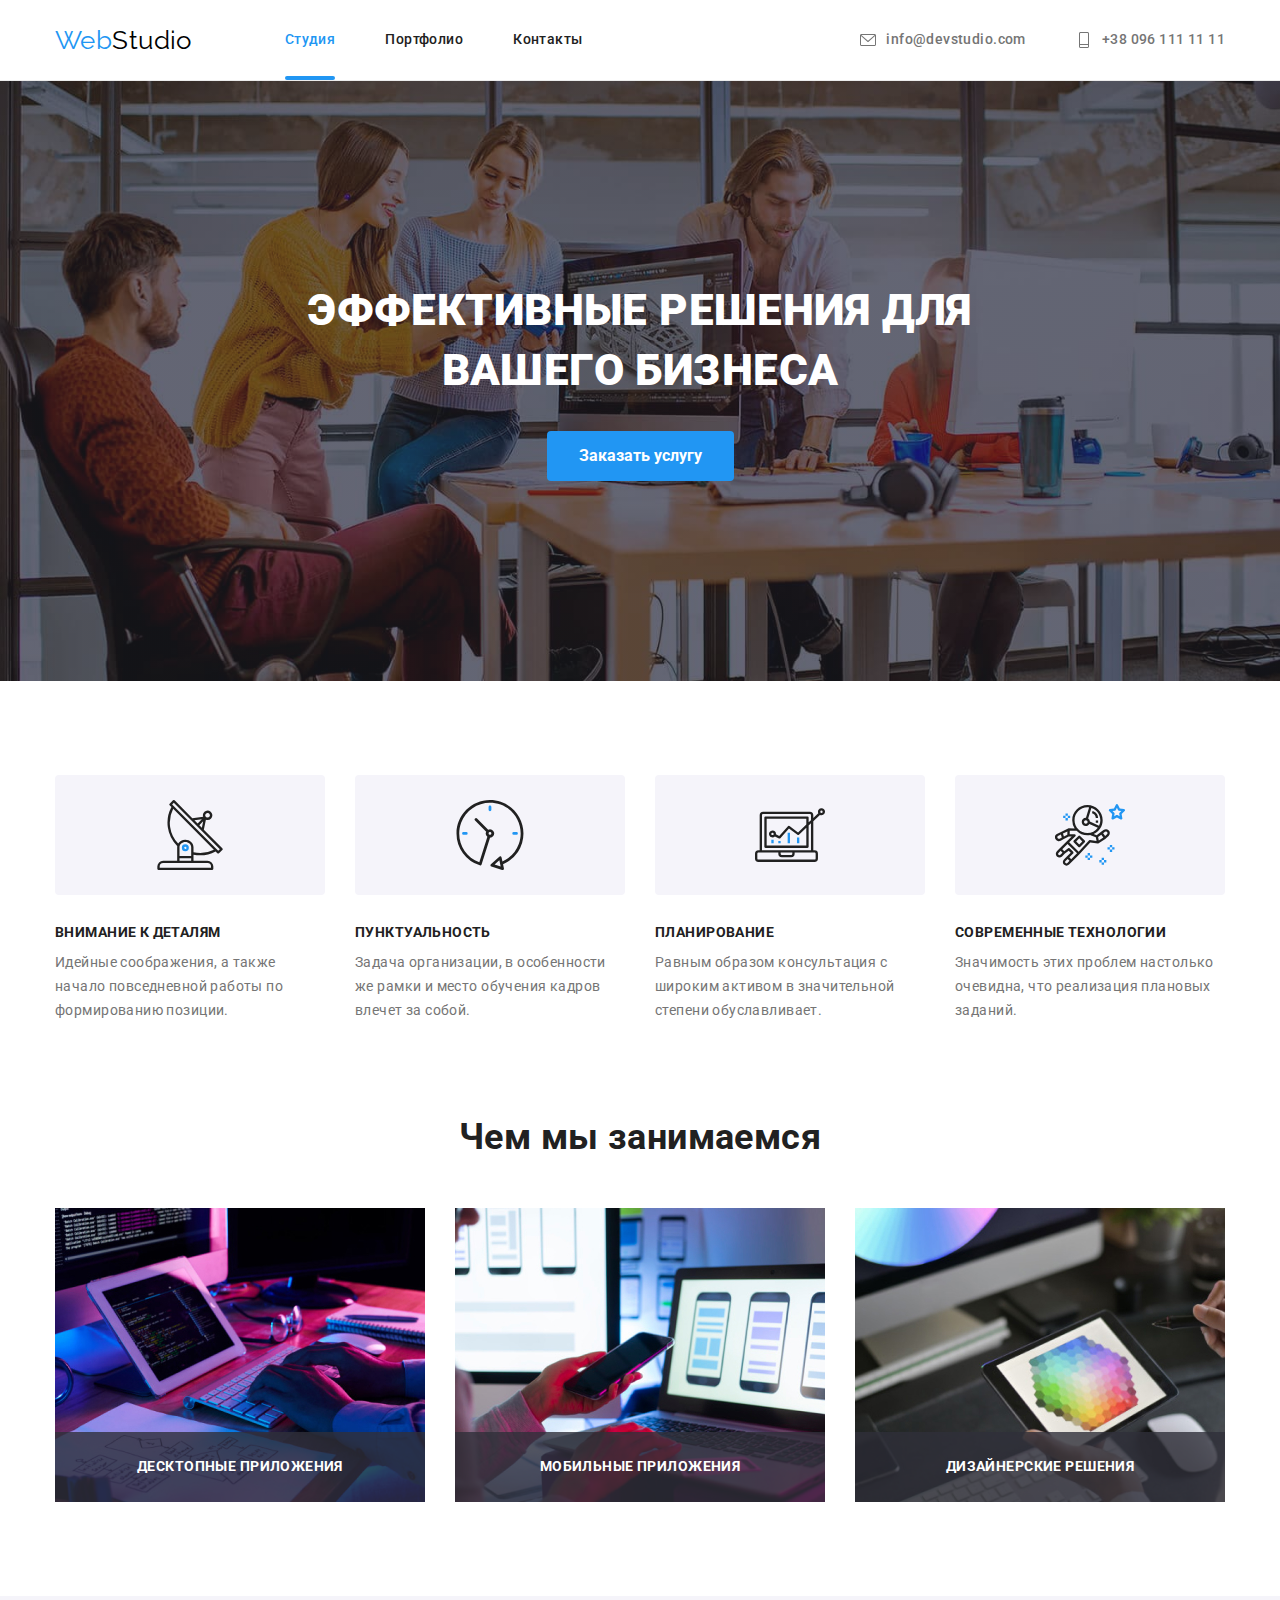
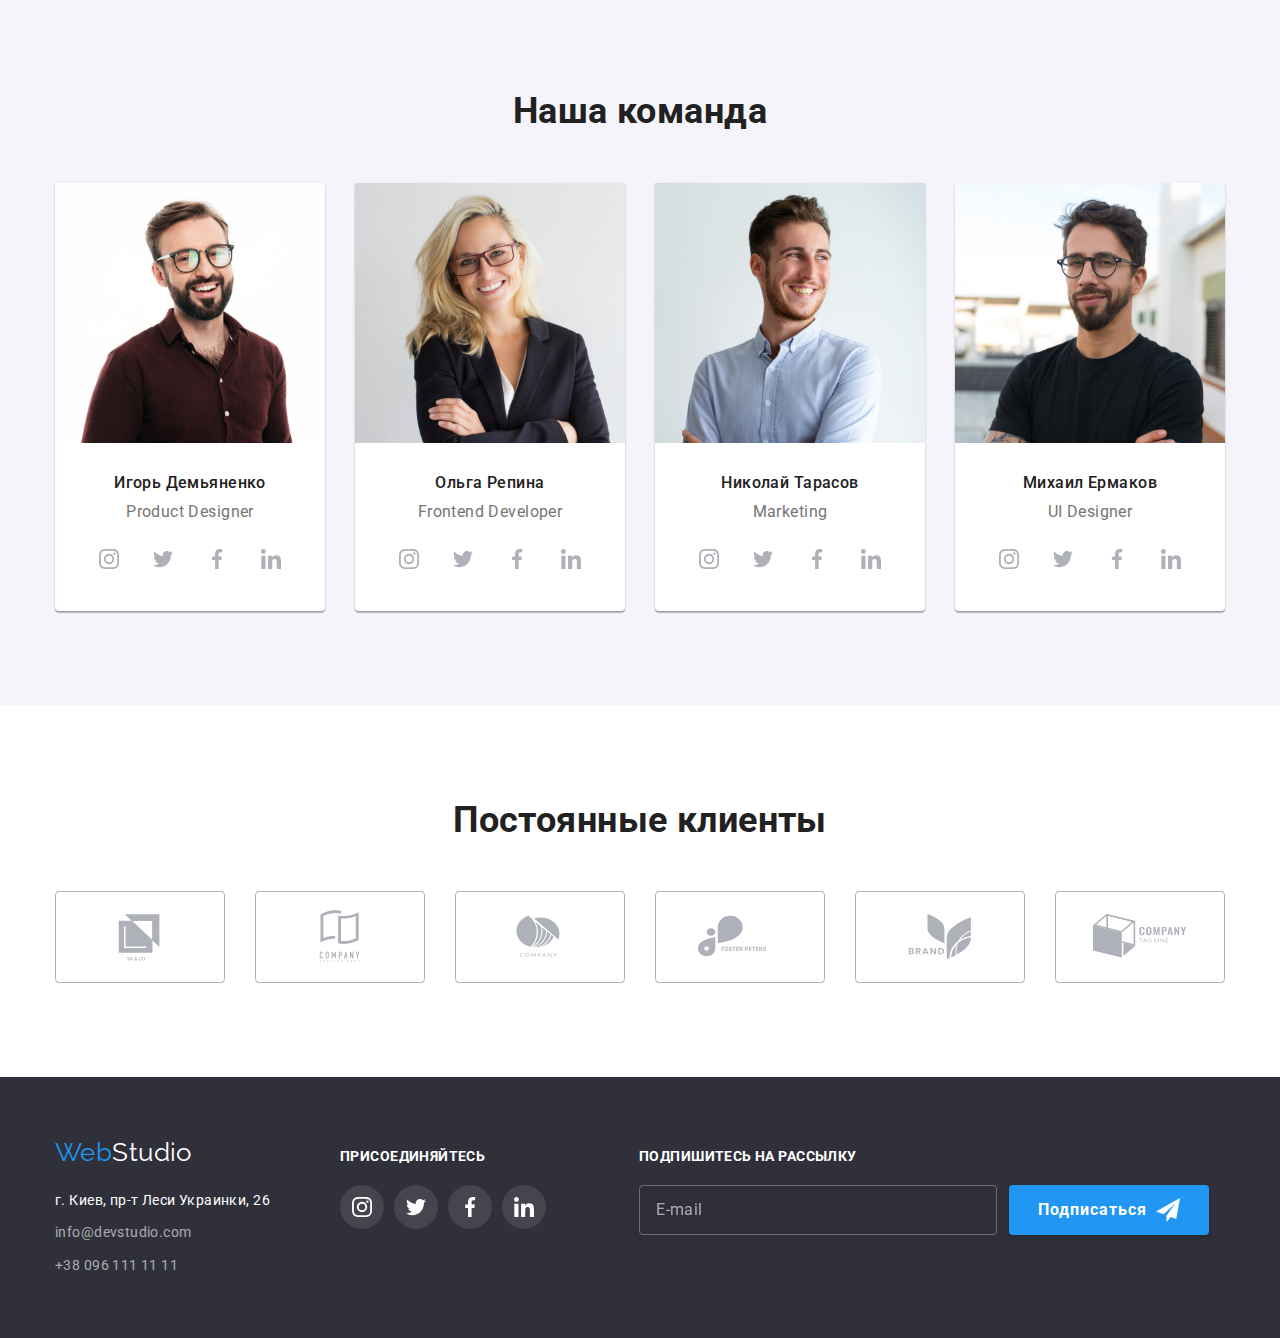
==== commit e8500c79: "Використання методології ВЕМ і препроцесора SASS" ====
--- a/index.html
+++ b/index.html
@@ -8,7 +8,7 @@
     <title>Document</title>
     <link href="https://fonts.googleapis.com/css2?family=Raleway:wght@700&family=Roboto:wght@400;500;700;900&display=swap"
     rel="stylesheet" />
-    <link rel="stylesheet" href="./css/main.css">
+    <link rel="stylesheet" href="./css/main.min.css">
 </head>
 
 <body>
@@ -17,7 +17,7 @@
 
     <header class="head">
         <div class="container header">
-            <a href="./index.html" class="logo-primary">
+            <a href="./index.html" class="logo--primary">
                 <span class="logo-header">Web</span>Studio</a>
 
             <nav>
@@ -396,7 +396,7 @@
   <footer class="footer">
     <div class="container footer-container">
       <div class="address-container">
-        <a href="./index.html" class="logo-secondary"><span class="logo-header">Web</span>Studio</a>
+        <a href="./index.html" class="logo--secondary"><span class="logo-header">Web</span>Studio</a>
         <address class="address">
           <ul class="contacts-footer">
             <li class="contacts-footer__item">
--- a/css/main.min.css
+++ b/css/main.min.css
@@ -0,0 +1 @@
+/*! modern-normalize v1.1.0 | MIT License | https://github.com/sindresorhus/modern-normalize */*,::after,::before{-webkit-box-sizing:border-box;box-sizing:border-box}html{-moz-tab-size:4;-o-tab-size:4;tab-size:4}html{line-height:1.15;-webkit-text-size-adjust:100%}body{margin:0}body{font-family:system-ui,-apple-system,"Segoe UI",Roboto,Helvetica,Arial,sans-serif,"Apple Color Emoji","Segoe UI Emoji"}hr{height:0;color:inherit}abbr[title]{-webkit-text-decoration:underline dotted;text-decoration:underline dotted}b,strong{font-weight:bolder}code,kbd,pre,samp{font-family:ui-monospace,SFMono-Regular,Consolas,"Liberation Mono",Menlo,monospace;font-size:1em}small{font-size:80%}sub,sup{font-size:75%;line-height:0;position:relative;vertical-align:baseline}sub{bottom:-0.25em}sup{top:-0.5em}table{text-indent:0;border-color:inherit}button,input,optgroup,select,textarea{font-family:inherit;font-size:100%;line-height:1.15;margin:0}button,select{text-transform:none}[type=button],[type=reset],[type=submit],button{-webkit-appearance:button}::-moz-focus-inner{border-style:none;padding:0}:-moz-focusring{outline:1px dotted ButtonText}:-moz-ui-invalid{box-shadow:none}legend{padding:0}progress{vertical-align:baseline}::-webkit-inner-spin-button,::-webkit-outer-spin-button{height:auto}[type=search]{-webkit-appearance:textfield;outline-offset:-2px}::-webkit-search-decoration{-webkit-appearance:none}::-webkit-file-upload-button{-webkit-appearance:button;font:inherit}summary{display:list-item}body{margin-right:auto;margin-left:auto;background-color:#fff;color:#757575;font-family:Roboto,sans-serif;font-size:14px;font-weight:400;line-height:1.7;letter-spacing:.03em}li{list-style-type:none}h1,h2,h3,h4,h5,h6,p,ul{margin:0;padding:0}.container{width:1200px;margin-right:auto;margin-left:auto;padding-right:15px;padding-left:15px}img{display:block}.section{padding-bottom:94px}.portfolio-section{padding-top:94px;padding-bottom:94px}.logo-header{color:#2196f3}.logo--secondary,.logo--primary{font-family:Raleway,sans-serif;font-size:26px;line-height:1.19;text-decoration:none}.head{border-bottom:1px solid #ececec}.header{display:-webkit-box;display:-ms-flexbox;display:flex;-webkit-box-align:center;-ms-flex-align:center;align-items:center}.logo--primary{margin-right:93px;color:#000}.nav-list{margin:0;padding:0;display:-webkit-box;display:-ms-flexbox;display:flex}.nav-list__item:not(:last-child){margin-right:50px}.nav__link{display:block;color:#757575;font-weight:500;line-height:1.14;text-decoration:none}.nav__link{position:relative;display:block;color:#212121;padding-top:32px;padding-bottom:32px;-webkit-transition:color 250ms cubic-bezier(0.4, 0, 0.2, 1);transition:color 250ms cubic-bezier(0.4, 0, 0.2, 1)}.nav__link:hover,.nav__link:focus{color:#2196f3}.nav__link:active{color:#2196f3}.nav__link--current{color:#2196f3}.nav__link--current::after{content:"";position:absolute;left:0;bottom:0;display:block;width:100%;height:4px;background-color:#2196f3;border-radius:2px}.nav__link.current::after{content:"";position:absolute;left:0;bottom:0;display:block;width:100%;height:4px;background-color:#2196f3;border-radius:2px}.contacts-list{margin:0;padding:0;display:-webkit-box;display:-ms-flexbox;display:flex;margin-left:auto}.contacts-list__item:not(:last-child){margin-right:50px}.contacts__link{display:-webkit-box;display:-ms-flexbox;display:flex;-webkit-box-pack:center;-ms-flex-pack:center;justify-content:center;-webkit-box-align:center;-ms-flex-align:center;align-items:center;padding-top:32px;padding-bottom:32px;-webkit-transition:color 250ms cubic-bezier(0.4, 0, 0.2, 1);transition:color 250ms cubic-bezier(0.4, 0, 0.2, 1);color:#757575;font-weight:500;line-height:1.14;text-decoration:none}.contacts__link:hover,.contacts__link:focus{color:#2196f3}.mail-icon,.telephone-icon{width:16px;height:16px;margin-right:10px;fill:currentColor}.hero-title{max-width:696px;margin-bottom:30px;margin-right:auto;margin-left:auto;color:#fff;font-weight:900;font-size:44px;line-height:1.36;text-align:center;text-transform:uppercase}.section-hero{padding-top:200px;padding-bottom:200px;margin-right:auto;margin-left:auto;max-width:1600px;height:600px;background-image:-webkit-gradient(linear, left top, right top, from(rgba(47, 48, 58, 0.4)), to(rgba(47, 48, 58, 0.4))),url(../images/hero.jpg);background-image:linear-gradient(to right, rgba(47, 48, 58, 0.4), rgba(47, 48, 58, 0.4)),url(../images/hero.jpg);background-size:cover;background-position:center}.hero-btn{display:block;margin-right:auto;margin-left:auto;border-radius:4px;padding:10px 32px;border:0;color:#fff;background-color:#2196f3;font-family:Roboto,sans-serif;font-weight:700;font-size:16px;line-height:1.88}.hero-btn:hover,.hero-btn:focus{cursor:pointer}.backdrop{position:fixed;z-index:999;top:0;left:0;width:100%;height:100%;background-color:rgba(0,0,0,.2);-webkit-transform:scale(1);transform:scale(1);-webkit-transition:opacity 250ms 250ms cubic-bezier(0.4, 0, 0.2, 1),-webkit-transform 250ms 250ms cubic-bezier(0.4, 0, 0.2, 1);transition:opacity 250ms 250ms cubic-bezier(0.4, 0, 0.2, 1),-webkit-transform 250ms 250ms cubic-bezier(0.4, 0, 0.2, 1);transition:transform 250ms 250ms cubic-bezier(0.4, 0, 0.2, 1),opacity 250ms 250ms cubic-bezier(0.4, 0, 0.2, 1);transition:transform 250ms 250ms cubic-bezier(0.4, 0, 0.2, 1),opacity 250ms 250ms cubic-bezier(0.4, 0, 0.2, 1),-webkit-transform 250ms 250ms cubic-bezier(0.4, 0, 0.2, 1)}.backdrop.is-hidden{opacity:0;pointer-events:none;-webkit-transform:scale(1.2);transform:scale(1.2);-webkit-transition:250ms cubic-bezier(0.4, 0, 0.2, 1);transition:250ms cubic-bezier(0.4, 0, 0.2, 1)}.modal{padding:40px;width:528px;height:581px;background-color:#fff;position:absolute;top:50%;left:50%;-webkit-transform:translate(-50%, -50%);transform:translate(-50%, -50%)}.close-btn{position:absolute;top:8px;right:8px;display:-webkit-box;display:-ms-flexbox;display:flex;-webkit-box-pack:center;-ms-flex-pack:center;justify-content:center;-webkit-box-align:center;-ms-flex-align:center;align-items:center;width:30px;height:30px;border-radius:50%;border:1px solid rgba(0,0,0,.1);background-color:#fff;cursor:pointer;-webkit-transition:fill 250ms cubic-bezier(0.4, 0, 0.2, 1);transition:fill 250ms cubic-bezier(0.4, 0, 0.2, 1)}.close-btn__icon{height:100%}.close-btn:hover,.close-btn:focus{fill:#2196f3}.form-title{margin-bottom:11px;font-weight:700;font-size:20px;line-height:1.15;text-align:center;color:#212121}.label{display:block;margin-bottom:4px;font-size:12px;line-height:1.17;letter-spacing:.01em;color:#757575}.form-field{position:relative}.form-input{display:block;width:448px;height:40px;margin-bottom:10px;padding:14px 15px;padding-left:42px;border:1px solid rgba(33,33,33,.2);border-radius:4px;-webkit-transition:border-color 250ms cubic-bezier(0.4, 0, 0.2, 1);transition:border-color 250ms cubic-bezier(0.4, 0, 0.2, 1)}.form-input:hover,.form-input:focus{border-color:#2196f3;outline:none}.form-input:focus+.form-icon{fill:#2196f3}.coment{display:block;margin-bottom:20px;padding:12px 16px;width:448px;height:120px;border:1px solid rgba(33,33,33,.2);border-radius:4px;resize:none;-webkit-transition:border-color 250ms cubic-bezier(0.4, 0, 0.2, 1);transition:border-color 250ms cubic-bezier(0.4, 0, 0.2, 1)}.coment:hover,.coment:focus{border-color:#2196f3;outline:none}.form-icon{position:absolute;top:50%;left:15px;width:18px;height:18px;-webkit-transform:translateY(-50%);transform:translateY(-50%);-webkit-transition:fill 250ms cubic-bezier(0.4, 0, 0.2, 1);transition:fill 250ms cubic-bezier(0.4, 0, 0.2, 1)}.condition-link{color:#2196f3;text-decoration:underline}.checkbox-agree{display:-webkit-box;display:-ms-flexbox;display:flex;-webkit-box-align:center;-ms-flex-align:center;align-items:center;-webkit-box-pack:center;-ms-flex-pack:center;justify-content:center;margin-bottom:30px;line-height:1.7;color:#757575}.checkbox{position:absolute;-webkit-appearance:none;-moz-appearance:none;appearance:none}.checkbox:focus+.checkbox-icon{border:2px solid #000}.checkbox:checked+.checkbox-icon{background-image:url(../images/checkbox.svg);background-size:contain;border-color:#2196f3}.checkbox-icon{display:inline-block;margin-right:7px;width:16px;height:15px;background-color:rgba(0,0,0,0);border:1px solid #212121;border-radius:2px}.send-btn{display:block;padding:10px 55px;margin-right:auto;margin-left:auto;background-color:#2196f3;color:#fff;font-weight:700;font-size:16px;line-height:1.88;text-align:center;letter-spacing:.06em;border:none;-webkit-box-shadow:0px 4px 4px rgba(0,0,0,.15);box-shadow:0px 4px 4px rgba(0,0,0,.15);border-radius:4px;cursor:pointer}.pros-list{display:-webkit-box;display:-ms-flexbox;display:flex}.pros-list__item{width:270px}.pros-list__item:not(:last-child){margin-right:30px}.pros-section{padding-top:94px}.pros{width:270px;height:120px;display:-webkit-box;display:-ms-flexbox;display:flex;-webkit-box-pack:center;-ms-flex-pack:center;justify-content:center;-webkit-box-align:center;-ms-flex-align:center;align-items:center;margin-bottom:30px;background-color:#f5f4fa;border-radius:4px}.pros-icon{width:70px;height:70px}.pros-title{margin-bottom:10px;color:#212121;font-size:14px;font-weight:700;line-height:1.14;text-transform:uppercase}.work-list{display:-webkit-box;display:-ms-flexbox;display:flex}.work-list__item:not(:last-child){margin-right:30px}.work-list__item{position:relative}.work-title{margin-bottom:50px;color:#212121;font-size:36px;line-height:1.17;text-align:center}.work-list__text{position:absolute;left:0;bottom:0;width:100%;height:70px;padding-top:27px;padding-bottom:27px;font-weight:700;line-height:1.14;text-align:center;text-transform:uppercase;color:#fff;background:rgba(47,48,58,.8)}.team-section{padding-top:94px;padding-bottom:94px;background-color:#f5f4fa}.team-title{margin-bottom:50px;color:#212121;font-size:36px;line-height:1.17;text-align:center}.team-list{display:-webkit-box;display:-ms-flexbox;display:flex}.team-list__item{border-bottom-right-radius:4px;border-bottom-left-radius:4px;-webkit-box-shadow:0px 1px 3px rgba(0,0,0,.12),0px 1px 1px rgba(0,0,0,.14),0px 2px 1px rgba(0,0,0,.2);box-shadow:0px 1px 3px rgba(0,0,0,.12),0px 1px 1px rgba(0,0,0,.14),0px 2px 1px rgba(0,0,0,.2);background-color:#fff;text-align:center}.team-list__item:not(:last-child){margin-right:30px}.team-list__title{margin-bottom:10px;color:#212121;font-size:16px;font-weight:500;line-height:1.19}.team-list__position{margin-bottom:16px;font-size:16px;line-height:1.19}.team-container{padding-top:30px;padding-right:32px;padding-bottom:30px;padding-left:32px}.social-list{display:-webkit-box;display:-ms-flexbox;display:flex}.social-list__item:not(:last-child){margin-right:10px}.social-link{display:-webkit-box;display:-ms-flexbox;display:flex;-webkit-box-pack:center;-ms-flex-pack:center;justify-content:center;-webkit-box-align:center;-ms-flex-align:center;align-items:center;width:44px;height:44px;border-radius:50%;-webkit-transition:background-color 250ms cubic-bezier(0.4, 0, 0.2, 1);transition:background-color 250ms cubic-bezier(0.4, 0, 0.2, 1)}.social-icon{width:20px;height:20px;fill:#afb1b8;-webkit-transition:fill 250ms cubic-bezier(0.4, 0, 0.2, 1);transition:fill 250ms cubic-bezier(0.4, 0, 0.2, 1)}.social-link:hover,.social-link:focus{background-color:#2196f3;border-radius:50%}.social-link:hover .social-icon,.social-link:focus .social-icon{fill:#fff}.social-list{display:-webkit-box;display:-ms-flexbox;display:flex}.social-list__item:not(:last-child){margin-right:10px}.social-link{display:-webkit-box;display:-ms-flexbox;display:flex;-webkit-box-pack:center;-ms-flex-pack:center;justify-content:center;-webkit-box-align:center;-ms-flex-align:center;align-items:center;width:44px;height:44px;border-radius:50%;-webkit-transition:background-color 250ms cubic-bezier(0.4, 0, 0.2, 1);transition:background-color 250ms cubic-bezier(0.4, 0, 0.2, 1)}.social-link:hover,.social-link:focus{background-color:#2196f3;border-radius:50%}.social-icon{width:20px;height:20px;fill:#afb1b8;-webkit-transition:fill 250ms cubic-bezier(0.4, 0, 0.2, 1);transition:fill 250ms cubic-bezier(0.4, 0, 0.2, 1)}.social-link:hover .social-icon,.social-link:focus .social-icon{fill:#fff}.clients-section{padding-top:94px;padding-bottom:94px}.clients-title{margin-bottom:50px;font-weight:700;font-size:36px;line-height:1.17;text-align:center;color:#212121}.clients-list{display:-webkit-box;display:-ms-flexbox;display:flex}.clients-list__item:not(:last-child){margin-right:30px}.clients-link{display:-webkit-box;display:-ms-flexbox;display:flex;-webkit-box-pack:center;-ms-flex-pack:center;justify-content:center;-webkit-box-align:center;-ms-flex-align:center;align-items:center;width:170px;height:92px;border:1px solid #afb1b8;border-radius:4px;-webkit-transition:border 250ms cubic-bezier(0.4, 0, 0.2, 1);transition:border 250ms cubic-bezier(0.4, 0, 0.2, 1)}.clients-link:hover,.clients-link:focus{border:1px solid #2196f3}.clients-icon{width:106px;height:60px;fill:#afb1b8;-webkit-transition:fill 250ms cubic-bezier(0.4, 0, 0.2, 1);transition:fill 250ms cubic-bezier(0.4, 0, 0.2, 1)}.clients-icon:hover,.clients-icon:focus{fill:#2196f3}.clients-link:hover .clients-icon,.clients-link:focus .clients-icon{fill:#2196f3}.footer{padding-top:60px;padding-bottom:60px;background-color:#2f303a}.footer-container{display:-webkit-box;display:-ms-flexbox;display:flex;-webkit-box-align:baseline;-ms-flex-align:baseline;align-items:baseline}.address-container{margin-right:70px}.address{margin-top:20px;font-style:normal}.address-link{color:#fff;text-decoration:none}.contacts-footer__item:not(:last-child){margin-bottom:9px}.contacts-footer__link{color:rgba(255,255,255,.6);text-decoration:none}.footer-subscription{margin-left:93px}.footer-form{display:-webkit-box;display:-ms-flexbox;display:flex;-webkit-box-pack:center;-ms-flex-pack:center;justify-content:center;-webkit-box-align:center;-ms-flex-align:center;align-items:center}.footer-label{display:block;margin-bottom:20px;font-weight:700;line-height:1.14;text-transform:uppercase;color:#fff}.footer-input{padding:15px 16px;margin-right:12px;width:358px;height:50px;border:1px solid rgba(255,255,255,.3);-webkit-filter:drop-shadow(0px 4px 4px rgba(0, 0, 0, 0.15));filter:drop-shadow(0px 4px 4px rgba(0, 0, 0, 0.15));border-radius:4px;background-color:rgba(0,0,0,0);font-size:16px;font-family:Roboto,sans-serif;line-height:1.25;color:#fff}.footer-input::-webkit-input-placeholder{font-size:16px;line-height:1.25;display:-webkit-box;display:flex;-webkit-box-align:center;align-items:center;letter-spacing:.03em;color:rgba(255,255,255,.6)}.footer-input::-moz-placeholder{font-size:16px;line-height:1.25;display:flex;align-items:center;letter-spacing:.03em;color:rgba(255,255,255,.6)}.footer-input:-ms-input-placeholder{font-size:16px;line-height:1.25;display:-ms-flexbox;display:flex;-ms-flex-align:center;align-items:center;letter-spacing:.03em;color:rgba(255,255,255,.6)}.footer-input::-ms-input-placeholder{font-size:16px;line-height:1.25;display:-ms-flexbox;display:flex;-ms-flex-align:center;align-items:center;letter-spacing:.03em;color:rgba(255,255,255,.6)}.footer-input::placeholder{font-size:16px;line-height:1.25;display:-webkit-box;display:-ms-flexbox;display:flex;-webkit-box-align:center;-ms-flex-align:center;align-items:center;letter-spacing:.03em;color:rgba(255,255,255,.6)}.footer-btn{display:-webkit-box;display:-ms-flexbox;display:flex;-webkit-box-pack:center;-ms-flex-pack:center;justify-content:center;-webkit-box-align:center;-ms-flex-align:center;align-items:center;width:200px;height:50px;padding-top:10px;padding-bottom:10px;background-color:#2196f3;border-color:rgba(0,0,0,0);-webkit-box-shadow:0px 4px 4px rgba(0,0,0,.15);box-shadow:0px 4px 4px rgba(0,0,0,.15);border-radius:4px;font-weight:700;font-size:16px;line-height:1.88;letter-spacing:.06em;color:#fff;cursor:pointer}.footer-icon{width:24px;height:24px;margin-left:9px}.logo--secondary{color:#fff}.join-title{margin-bottom:20px;font-size:14px;font-weight:700;line-height:1.14;text-transform:uppercase;color:#fff}.join-list{display:-webkit-box;display:-ms-flexbox;display:flex}.join-list__item:not(:last-child){margin-right:10px}.join-list__link{display:-webkit-box;display:-ms-flexbox;display:flex;-webkit-box-pack:center;-ms-flex-pack:center;justify-content:center;-webkit-box-align:center;-ms-flex-align:center;align-items:center;width:44px;height:44px;border-radius:50%;background-color:rgba(255,255,255,.1);-webkit-transition:background-color 250ms cubic-bezier(0.4, 0, 0.2, 1);transition:background-color 250ms cubic-bezier(0.4, 0, 0.2, 1)}.join-list__link:hover,.join-list__link:focus{background-color:#2196f3}.join-list__icon{width:20px;height:20px;fill:#fff}.footer-subscription{margin-left:93px}.footer-form{display:-webkit-box;display:-ms-flexbox;display:flex;-webkit-box-pack:center;-ms-flex-pack:center;justify-content:center;-webkit-box-align:center;-ms-flex-align:center;align-items:center}.footer-label{display:block;margin-bottom:20px;font-weight:700;line-height:1.14;text-transform:uppercase;color:#fff}.footer-input{padding:15px 16px;margin-right:12px;width:358px;height:50px;border:1px solid rgba(255,255,255,.3);-webkit-filter:drop-shadow(0px 4px 4px rgba(0, 0, 0, 0.15));filter:drop-shadow(0px 4px 4px rgba(0, 0, 0, 0.15));border-radius:4px;background-color:rgba(0,0,0,0);font-size:16px;font-family:Roboto,sans-serif;line-height:1.25;color:#fff}.footer-input::-webkit-input-placeholder{font-size:16px;line-height:1.25;display:-webkit-box;display:flex;-webkit-box-align:center;align-items:center;letter-spacing:.03em;color:rgba(255,255,255,.6)}.footer-input::-moz-placeholder{font-size:16px;line-height:1.25;display:flex;align-items:center;letter-spacing:.03em;color:rgba(255,255,255,.6)}.footer-input:-ms-input-placeholder{font-size:16px;line-height:1.25;display:-ms-flexbox;display:flex;-ms-flex-align:center;align-items:center;letter-spacing:.03em;color:rgba(255,255,255,.6)}.footer-input::-ms-input-placeholder{font-size:16px;line-height:1.25;display:-ms-flexbox;display:flex;-ms-flex-align:center;align-items:center;letter-spacing:.03em;color:rgba(255,255,255,.6)}.footer-input::placeholder{font-size:16px;line-height:1.25;display:-webkit-box;display:-ms-flexbox;display:flex;-webkit-box-align:center;-ms-flex-align:center;align-items:center;letter-spacing:.03em;color:rgba(255,255,255,.6)}.footer-btn{display:-webkit-box;display:-ms-flexbox;display:flex;-webkit-box-pack:center;-ms-flex-pack:center;justify-content:center;-webkit-box-align:center;-ms-flex-align:center;align-items:center;width:200px;height:50px;padding-top:10px;padding-bottom:10px;background-color:#2196f3;border-color:rgba(0,0,0,0);-webkit-box-shadow:0px 4px 4px rgba(0,0,0,.15);box-shadow:0px 4px 4px rgba(0,0,0,.15);border-radius:4px;font-weight:700;font-size:16px;line-height:1.88;letter-spacing:.06em;color:#fff;cursor:pointer}.footer-btn__icon{width:24px;height:24px;margin-left:9px}.btn-list{display:-webkit-box;display:-ms-flexbox;display:flex;-webkit-box-pack:center;-ms-flex-pack:center;justify-content:center;margin-bottom:50px}.btn-list__button{padding:6px 22px;border-radius:4px;border-color:rgba(0,0,0,0);cursor:pointer;background-color:#f5f4fa;color:#212121;font-family:Roboto,sans-serif;font-size:16px;font-weight:500;line-height:1.6;letter-spacing:.03em;-webkit-transition:background-color 250ms cubic-bezier(0.4, 0, 0.2, 1),color 250ms cubic-bezier(0.4, 0, 0.2, 1),-webkit-box-shadow 250ms cubic-bezier(0.4, 0, 0.2, 1);transition:background-color 250ms cubic-bezier(0.4, 0, 0.2, 1),color 250ms cubic-bezier(0.4, 0, 0.2, 1),-webkit-box-shadow 250ms cubic-bezier(0.4, 0, 0.2, 1);transition:background-color 250ms cubic-bezier(0.4, 0, 0.2, 1),color 250ms cubic-bezier(0.4, 0, 0.2, 1),box-shadow 250ms cubic-bezier(0.4, 0, 0.2, 1);transition:background-color 250ms cubic-bezier(0.4, 0, 0.2, 1),color 250ms cubic-bezier(0.4, 0, 0.2, 1),box-shadow 250ms cubic-bezier(0.4, 0, 0.2, 1),-webkit-box-shadow 250ms cubic-bezier(0.4, 0, 0.2, 1)}.btn-list__button:hover,.btn-list__button:focus{background-color:#2196f3;color:#fff;-webkit-box-shadow:0px 3px 1px rgba(0,0,0,.1),0px 1px 2px rgba(0,0,0,.08),0px 2px 2px rgba(0,0,0,.12);box-shadow:0px 3px 1px rgba(0,0,0,.1),0px 1px 2px rgba(0,0,0,.08),0px 2px 2px rgba(0,0,0,.12)}.btn-list__item:not(:last-child){margin-right:8px}.portfolio-list{display:-webkit-box;display:-ms-flexbox;display:flex;-ms-flex-wrap:wrap;flex-wrap:wrap;gap:30px}.thumb{position:relative;overflow:hidden}.overlay{position:absolute;left:0;top:0;padding:63px 24px;width:100%;font-size:18px;line-height:1.56;color:#fff;background-color:rgba(33,150,243,.9);-webkit-transform:translateY(100%);transform:translateY(100%);-webkit-transition:-webkit-transform 250ms cubic-bezier(0.4, 0, 0.2, 1);transition:-webkit-transform 250ms cubic-bezier(0.4, 0, 0.2, 1);transition:transform 250ms cubic-bezier(0.4, 0, 0.2, 1);transition:transform 250ms cubic-bezier(0.4, 0, 0.2, 1), -webkit-transform 250ms cubic-bezier(0.4, 0, 0.2, 1)}.portfolio-list__link:hover .overlay,.portfolio-list__link:focus .overlay{-webkit-transform:translateY(0);transform:translateY(0)}.portfolio-title{color:#212121;font-size:18px;line-height:2;letter-spacing:.06em}.portfolio-text{margin-top:4px;color:#757575;font-size:16px;line-height:1.88}.portfolio-container{padding-top:20px;padding-right:24px;padding-bottom:20px;padding-left:24px;border-bottom:1px solid #eee;border-right:1px solid #eee;border-left:1px solid #eee}.portfolio-list__link{display:block;text-decoration:none;-webkit-transition:-webkit-box-shadow 250ms cubic-bezier(0.4, 0, 0.2, 1);transition:-webkit-box-shadow 250ms cubic-bezier(0.4, 0, 0.2, 1);transition:box-shadow 250ms cubic-bezier(0.4, 0, 0.2, 1);transition:box-shadow 250ms cubic-bezier(0.4, 0, 0.2, 1), -webkit-box-shadow 250ms cubic-bezier(0.4, 0, 0.2, 1)}.portfolio-list__link:hover,.portfolio-list__link:focus{-webkit-box-shadow:0px 1px 1px rgba(0,0,0,.12),0px 4px 4px rgba(0,0,0,.06),1px 4px 6px rgba(0,0,0,.16);box-shadow:0px 1px 1px rgba(0,0,0,.12),0px 4px 4px rgba(0,0,0,.06),1px 4px 6px rgba(0,0,0,.16)}/*# sourceMappingURL=main.min.css.map */